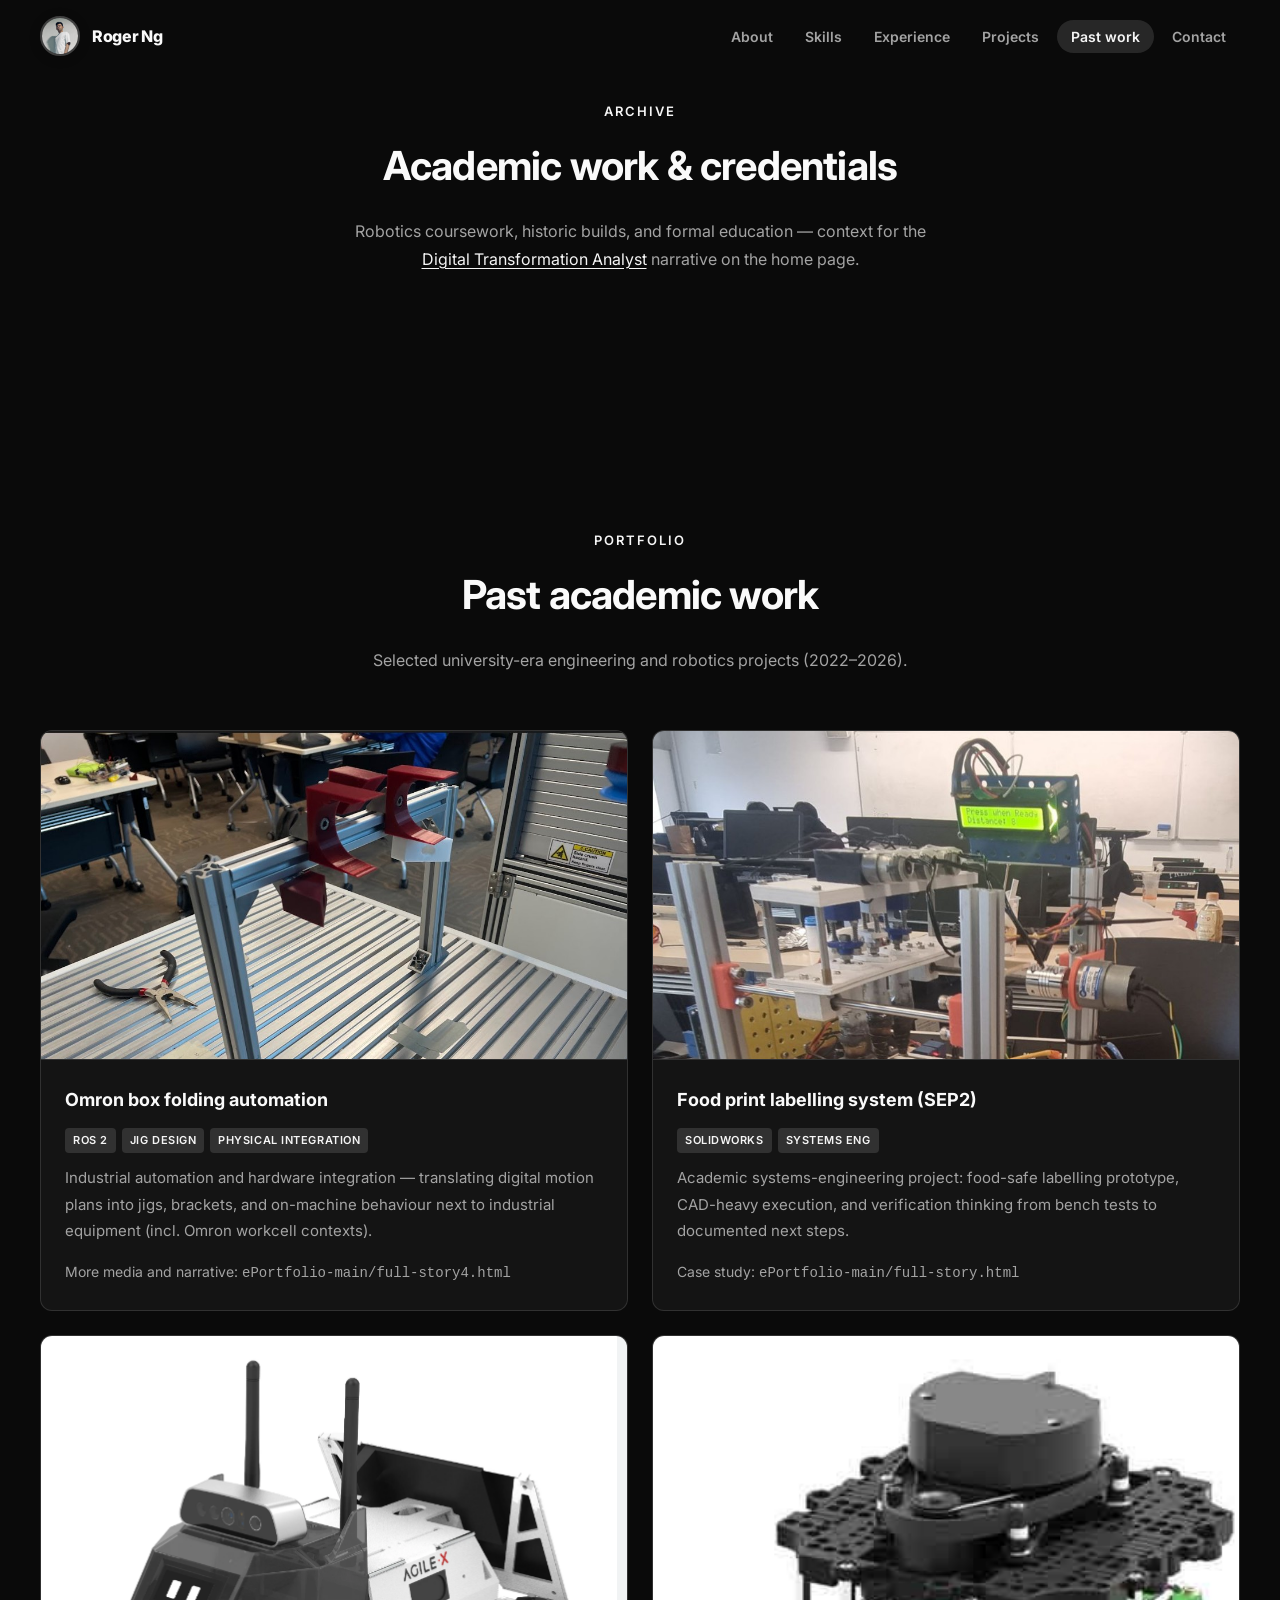
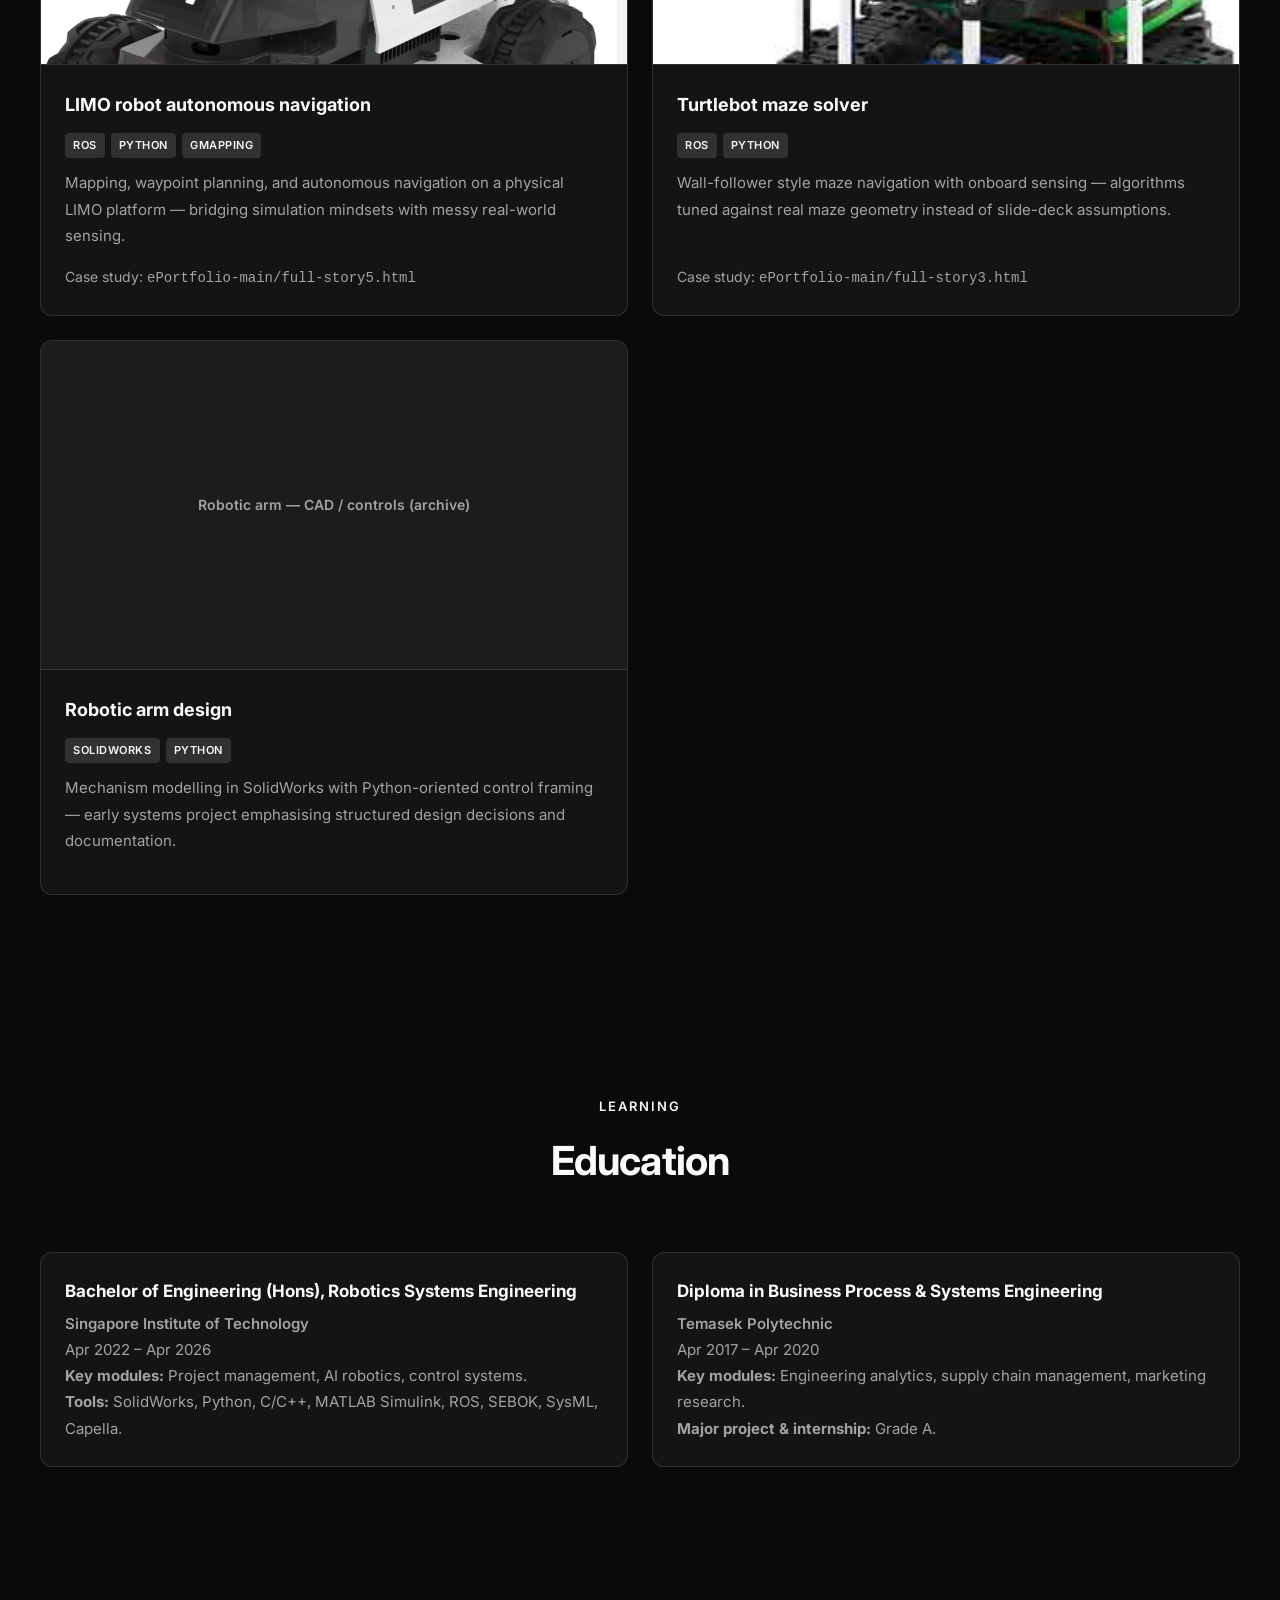
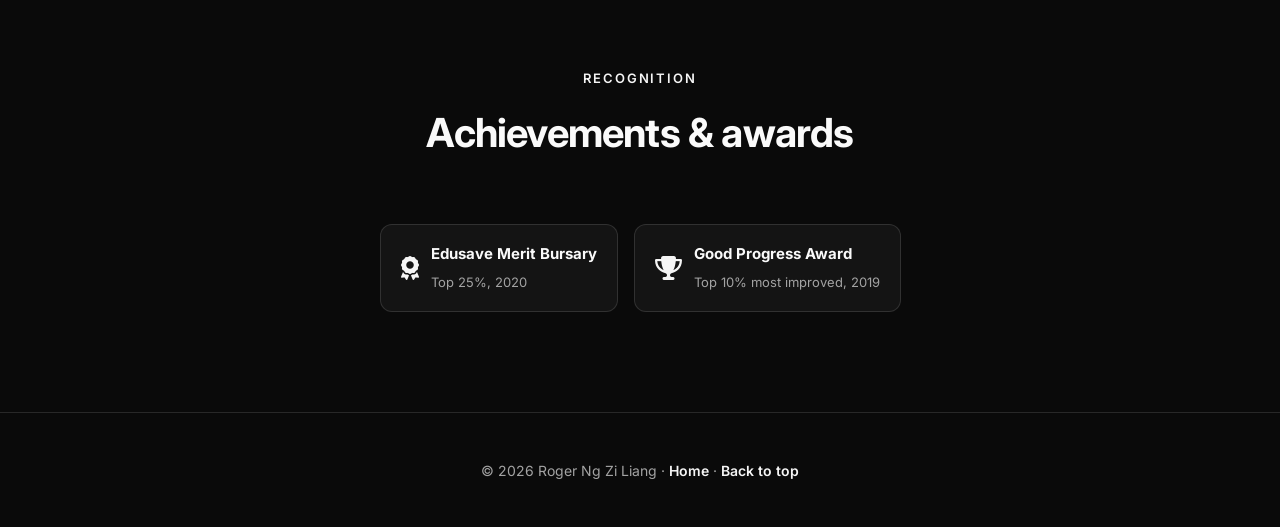
==== academic.html @ 18d1e633 "Initial commit for 2026 Digital Transformation Portfolio" ====
<!DOCTYPE html>
<html lang="en">
  <head>
    <meta charset="UTF-8" />
    <meta name="viewport" content="width=device-width, initial-scale=1.0" />
    <meta
      name="description"
      content="Roger Ng — Past academic robotics projects, education, and awards. Supplementary to the Digital Transformation portfolio."
    />
    <title>Roger Ng Zi Liang | Academic work &amp; credentials</title>
    <link rel="icon" type="image/png" href="images/nav-icon.png" />
    <link rel="preconnect" href="https://fonts.googleapis.com" />
    <link rel="preconnect" href="https://fonts.gstatic.com" crossorigin />
    <link
      href="https://fonts.googleapis.com/css2?family=Inter:wght@300;400;600;700;900&display=swap"
      rel="stylesheet"
    />
    <link
      rel="stylesheet"
      href="https://cdnjs.cloudflare.com/ajax/libs/font-awesome/6.5.2/css/all.min.css"
      crossorigin="anonymous"
      referrerpolicy="no-referrer"
    />
    <link rel="stylesheet" href="assets/css/style.css" />
  </head>
  <body>
    <a class="skip-link" href="#main">Skip to content</a>

    <header class="site-nav" id="site-nav" role="banner">
      <div class="site-nav__inner">
        <a href="index.html#top" class="site-nav__logo" aria-label="Roger Ng — home">
          <img
            class="site-nav__logo-img"
            src="images/nav-icon.png"
            width="40"
            height="40"
            alt=""
            decoding="async"
          />
          <span>Roger Ng</span>
        </a>
        <nav aria-label="Primary">
          <ul class="site-nav__links">
            <li><a href="index.html#about">About</a></li>
            <li><a href="index.html#skills">Skills</a></li>
            <li><a href="index.html#experience">Experience</a></li>
            <li><a href="index.html#projects">Projects</a></li>
            <li><a href="academic.html#past-work" data-section="past-work">Past work</a></li>
            <li><a href="index.html#contact">Contact</a></li>
          </ul>
        </nav>
        <button
          type="button"
          class="nav-toggle"
          id="nav-toggle"
          aria-expanded="false"
          aria-controls="nav-drawer"
          aria-label="Open menu"
        >
          <i class="fa-solid fa-bars" aria-hidden="true"></i>
        </button>
      </div>
    </header>

    <div class="nav-drawer" id="nav-drawer" aria-hidden="true">
      <button type="button" class="nav-drawer__backdrop" aria-label="Close menu" id="nav-backdrop"></button>
      <div class="nav-drawer__panel" role="dialog" aria-modal="true" aria-label="Mobile navigation">
        <ul class="nav-drawer__list">
          <li><a href="index.html#about">About</a></li>
          <li><a href="index.html#skills">Skills</a></li>
          <li><a href="index.html#experience">Experience</a></li>
          <li><a href="index.html#projects">Projects</a></li>
          <li><a href="academic.html#past-work" data-section="past-work">Past work</a></li>
          <li><a href="index.html#contact">Contact</a></li>
        </ul>
      </div>
    </div>

    <main id="main">
      <section class="section" id="top" aria-label="Academic overview">
        <div class="container">
          <header class="section__header reveal">
            <p class="section__eyebrow">Archive</p>
            <h1 class="section__title">Academic work &amp; credentials</h1>
            <p class="section__intro">
              Robotics coursework, historic builds, and formal education — context for the
              <a href="index.html">Digital Transformation Analyst</a> narrative on the home page.
            </p>
          </header>
        </div>
      </section>

      <section class="section" id="past-work" aria-labelledby="past-work-heading">
        <div class="container">
          <header class="section__header reveal">
            <p class="section__eyebrow">Portfolio</p>
            <h2 class="section__title" id="past-work-heading">Past academic work</h2>
            <p class="section__intro">Selected university-era engineering and robotics projects (2022–2026).</p>
          </header>
          <div class="projects__grid">
            <article class="card project-card reveal">
              <div class="project-card__media">
                <img
                  src="images/project-omron-folding.png"
                  alt="Custom jig and aluminum frame for box folding automation prototype"
                  width="640"
                  height="360"
                  loading="lazy"
                  decoding="async"
                />
              </div>
              <div class="project-card__body">
                <h3 class="project-card__title">Omron box folding automation</h3>
                <div class="project-card__meta">
                  <span class="project-card__tag">ROS 2</span>
                  <span class="project-card__tag">Jig design</span>
                  <span class="project-card__tag">Physical integration</span>
                </div>
                <p class="project-card__desc">
                  Industrial automation and hardware integration — translating digital motion plans into jigs, brackets,
                  and on-machine behaviour next to industrial equipment (incl. Omron workcell contexts).
                </p>
                <p class="project-card__details" style="margin: 0">
                  More media and narrative: <code>ePortfolio-main/full-story4.html</code>
                </p>
              </div>
            </article>
            <article class="card project-card reveal">
              <div class="project-card__media">
                <img
                  src="images/project-food-printing.png"
                  alt="Food-safe print labelling prototype with gantry and syringe extruders"
                  width="640"
                  height="360"
                  loading="lazy"
                  decoding="async"
                />
              </div>
              <div class="project-card__body">
                <h3 class="project-card__title">Food print labelling system (SEP2)</h3>
                <div class="project-card__meta">
                  <span class="project-card__tag">SolidWorks</span>
                  <span class="project-card__tag">Systems Eng</span>
                </div>
                <p class="project-card__desc">
                  Academic systems-engineering project: food-safe labelling prototype, CAD-heavy execution, and
                  verification thinking from bench tests to documented next steps.
                </p>
                <p class="project-card__details" style="margin: 0">
                  Case study: <code>ePortfolio-main/full-story.html</code>
                </p>
              </div>
            </article>
            <article class="card project-card reveal">
              <div class="project-card__media">
                <img
                  src="images/project-limo.png"
                  alt="AgileX LIMO mobile robot platform"
                  width="640"
                  height="360"
                  loading="lazy"
                  decoding="async"
                />
              </div>
              <div class="project-card__body">
                <h3 class="project-card__title">LIMO robot autonomous navigation</h3>
                <div class="project-card__meta">
                  <span class="project-card__tag">ROS</span>
                  <span class="project-card__tag">Python</span>
                  <span class="project-card__tag">Gmapping</span>
                </div>
                <p class="project-card__desc">
                  Mapping, waypoint planning, and autonomous navigation on a physical LIMO platform — bridging
                  simulation mindsets with messy real-world sensing.
                </p>
                <p class="project-card__details" style="margin: 0">
                  Case study: <code>ePortfolio-main/full-story5.html</code>
                </p>
              </div>
            </article>
            <article class="card project-card reveal">
              <div class="project-card__media">
                <img
                  src="images/project-turtlebot.png"
                  alt="TurtleBot3 modular mobile robot with lidar"
                  width="640"
                  height="360"
                  loading="lazy"
                  decoding="async"
                />
              </div>
              <div class="project-card__body">
                <h3 class="project-card__title">Turtlebot maze solver</h3>
                <div class="project-card__meta">
                  <span class="project-card__tag">ROS</span>
                  <span class="project-card__tag">Python</span>
                </div>
                <p class="project-card__desc">
                  Wall-follower style maze navigation with onboard sensing — algorithms tuned against real maze geometry
                  instead of slide-deck assumptions.
                </p>
                <p class="project-card__details" style="margin: 0">
                  Case study: <code>ePortfolio-main/full-story3.html</code>
                </p>
              </div>
            </article>
            <article class="card project-card reveal">
              <div class="project-card__media project-card__media--muted">
                <span>Robotic arm — CAD / controls (archive)</span>
              </div>
              <div class="project-card__body">
                <h3 class="project-card__title">Robotic arm design</h3>
                <div class="project-card__meta">
                  <span class="project-card__tag">SolidWorks</span>
                  <span class="project-card__tag">Python</span>
                </div>
                <p class="project-card__desc">
                  Mechanism modelling in SolidWorks with Python-oriented control framing — early systems project
                  emphasising structured design decisions and documentation.
                </p>
              </div>
            </article>
          </div>
        </div>
      </section>

      <section class="section" id="education" aria-labelledby="education-heading">
        <div class="container">
          <header class="section__header reveal">
            <p class="section__eyebrow">Learning</p>
            <h2 class="section__title" id="education-heading">Education</h2>
          </header>
          <div class="edu__grid">
            <article class="card edu-card reveal">
              <h3>Bachelor of Engineering (Hons), Robotics Systems Engineering</h3>
              <p class="edu-card__school">Singapore Institute of Technology</p>
              <p class="edu-card__period">Apr 2022 – Apr 2026</p>
              <p>
                <strong>Key modules:</strong> Project management, AI robotics, control systems.<br />
                <strong>Tools:</strong> SolidWorks, Python, C/C++, MATLAB Simulink, ROS, SEBOK, SysML, Capella.
              </p>
            </article>
            <article class="card edu-card reveal">
              <h3>Diploma in Business Process &amp; Systems Engineering</h3>
              <p class="edu-card__school">Temasek Polytechnic</p>
              <p class="edu-card__period">Apr 2017 – Apr 2020</p>
              <p>
                <strong>Key modules:</strong> Engineering analytics, supply chain management, marketing research.<br />
                <strong>Major project &amp; internship:</strong> Grade A.
              </p>
            </article>
          </div>
        </div>
      </section>

      <section class="section" id="achievements" aria-labelledby="achievements-heading">
        <div class="container">
          <header class="section__header reveal">
            <p class="section__eyebrow">Recognition</p>
            <h2 class="section__title" id="achievements-heading">Achievements &amp; awards</h2>
          </header>
          <div class="ach__row reveal">
            <div class="ach-badge">
              <i class="fa-solid fa-award" aria-hidden="true"></i>
              <div>
                <strong>Edusave Merit Bursary</strong>
                <span>Top 25%, 2020</span>
              </div>
            </div>
            <div class="ach-badge">
              <i class="fa-solid fa-trophy" aria-hidden="true"></i>
              <div>
                <strong>Good Progress Award</strong>
                <span>Top 10% most improved, 2019</span>
              </div>
            </div>
          </div>
        </div>
      </section>
    </main>

    <footer class="site-footer">
      <div class="container">
        <p>
          © <span id="year"></span> Roger Ng Zi Liang ·
          <a href="index.html">Home</a> ·
          <a href="#top" data-smooth-scroll>Back to top</a>
        </p>
      </div>
    </footer>

    <button type="button" class="back-top" id="back-top" aria-label="Back to top">
      <i class="fa-solid fa-arrow-up" aria-hidden="true"></i>
    </button>

    <script src="assets/js/main.js" defer></script>
  </body>
</html>
---- assets/css/style.css ----
/* ePortfolio 2026 — Design system */
/* Fonts: Inter (weights loaded in HTML) */

:root {
  --bg-deep: #0a0a0a;
  --bg-surface: #141414;
  --bg-surface-elevated: #1c1c1c;
  --accent: #f5f5f5;
  --accent-hover: #ffffff;
  --accent-muted: #a3a3a3;
  --text-primary: #fafafa;
  --text-muted: #a3a3a3;
  --border: rgba(255, 255, 255, 0.12);
  --radius: 12px;
  --radius-sm: 8px;
  --shadow: 0 24px 48px rgba(0, 0, 0, 0.5);
  --max-width: 1200px;
  --space-section: clamp(4rem, 12vw, 6.25rem);
  --font: "Inter", system-ui, -apple-system, "Segoe UI", sans-serif;
}

*,
*::before,
*::after {
  box-sizing: border-box;
}

html {
  scroll-behavior: smooth;
}

@media (prefers-reduced-motion: reduce) {
  html {
    scroll-behavior: auto;
  }
}

body {
  margin: 0;
  font-family: var(--font);
  font-size: 1rem;
  font-weight: 400;
  line-height: 1.75;
  color: var(--text-primary);
  background: var(--bg-deep);
  -webkit-font-smoothing: antialiased;
}

img {
  max-width: 100%;
  height: auto;
  display: block;
}

a {
  color: var(--accent);
  text-decoration: none;
  transition: color 0.2s ease;
}

a:hover {
  color: var(--accent-hover);
}

:focus-visible {
  outline: 2px solid var(--accent);
  outline-offset: 3px;
}

.skip-link {
  position: absolute;
  top: -100px;
  left: 1rem;
  background: var(--accent);
  color: var(--bg-deep);
  padding: 0.5rem 1rem;
  font-weight: 600;
  border-radius: var(--radius-sm);
  z-index: 10000;
}

.skip-link:focus {
  top: 1rem;
}

/* Reveal on scroll */
.reveal {
  opacity: 0;
  transform: translateY(28px);
  transition:
    opacity 0.65s ease,
    transform 0.65s ease;
}

.reveal.is-visible {
  opacity: 1;
  transform: translateY(0);
}

@media (prefers-reduced-motion: reduce) {
  .reveal {
    opacity: 1;
    transform: none;
    transition: none;
  }
}

/* Layout */
.container {
  width: min(100% - 2rem, var(--max-width));
  margin-inline: auto;
}

.section {
  padding-block: var(--space-section);
}

.section__header {
  text-align: center;
  margin-bottom: clamp(2.5rem, 5vw, 3.5rem);
}

.section__eyebrow {
  font-size: 0.8125rem;
  font-weight: 600;
  letter-spacing: 0.15em;
  text-transform: uppercase;
  color: var(--accent);
  margin: 0 0 0.5rem;
}

.section__title {
  font-size: clamp(1.75rem, 4vw, 2.5rem);
  font-weight: 700;
  margin: 0;
  letter-spacing: -0.02em;
}

.section__intro {
  color: var(--text-muted);
  max-width: 36rem;
  margin: 1rem auto 0;
}

.section__intro a {
  color: var(--accent);
  text-decoration: underline;
  text-underline-offset: 3px;
}

.section__intro a:hover {
  color: var(--accent-hover);
}

/* Nav */
.site-nav {
  position: fixed;
  top: 0;
  left: 0;
  right: 0;
  z-index: 1000;
  padding-block: 1rem;
  transition: background 0.3s ease, backdrop-filter 0.3s ease, box-shadow 0.3s ease;
}

.site-nav.is-scrolled {
  background: rgba(0, 0, 0, 0.88);
  backdrop-filter: blur(12px);
  -webkit-backdrop-filter: blur(12px);
  box-shadow: 0 4px 24px rgba(0, 0, 0, 0.4);
}

.site-nav__inner {
  display: flex;
  align-items: center;
  justify-content: space-between;
  width: min(100% - 2rem, var(--max-width));
  margin-inline: auto;
}

.site-nav__logo {
  display: flex;
  align-items: center;
  gap: 0.75rem;
  color: var(--text-primary);
  font-weight: 800;
  font-size: 1rem;
  letter-spacing: -0.02em;
}

.site-nav__logo-img {
  width: 2.5rem;
  height: 2.5rem;
  border-radius: 50%;
  object-fit: cover;
  flex-shrink: 0;
  border: 2px solid rgba(255, 255, 255, 0.22);
  box-shadow: 0 2px 12px rgba(0, 0, 0, 0.2);
}

.site-nav__links {
  display: none;
  list-style: none;
  margin: 0;
  padding: 0;
  gap: 0.25rem;
}

@media (min-width: 901px) {
  .site-nav__links {
    display: flex;
  }
}

.site-nav__links a {
  color: var(--text-muted);
  font-size: 0.8125rem;
  font-weight: 600;
  padding: 0.5rem 0.65rem;
  border-radius: 999px;
  transition: color 0.2s, background 0.2s;
}

@media (min-width: 1100px) {
  .site-nav__links a {
    font-size: 0.875rem;
    padding: 0.5rem 0.875rem;
  }
}

.site-nav__links a:hover {
  color: var(--text-primary);
  background: rgba(255, 255, 255, 0.08);
}

.site-nav__links a.is-active {
  color: var(--accent);
  background: rgba(255, 255, 255, 0.12);
}

.nav-toggle {
  display: flex;
  align-items: center;
  justify-content: center;
  width: 2.75rem;
  height: 2.75rem;
  border: 1px solid var(--border);
  background: var(--bg-surface);
  color: var(--text-primary);
  border-radius: var(--radius-sm);
  cursor: pointer;
  padding: 0;
}

@media (min-width: 901px) {
  .nav-toggle {
    display: none;
  }
}

/* Mobile drawer */
.nav-drawer {
  position: fixed;
  inset: 0;
  z-index: 999;
  pointer-events: none;
  visibility: hidden;
  transition: visibility 0.3s;
}

.nav-drawer.is-open {
  pointer-events: auto;
  visibility: visible;
}

.nav-drawer__backdrop {
  position: absolute;
  inset: 0;
  z-index: 1;
  border: none;
  padding: 0;
  margin: 0;
  cursor: pointer;
  appearance: none;
  -webkit-appearance: none;
  background: rgba(0, 0, 0, 0.55);
  opacity: 0;
  transition: opacity 0.3s ease;
}

.nav-drawer.is-open .nav-drawer__backdrop {
  opacity: 1;
}

.nav-drawer__panel {
  position: absolute;
  top: 0;
  right: 0;
  z-index: 2;
  width: min(20rem, 88vw);
  height: 100%;
  background: var(--bg-surface-elevated);
  border-left: 1px solid var(--border);
  padding: 5rem 1.5rem 2rem;
  transform: translateX(100%);
  transition: transform 0.3s ease;
  box-shadow: var(--shadow);
}

.nav-drawer.is-open .nav-drawer__panel {
  transform: translateX(0);
}

.nav-drawer__list {
  list-style: none;
  margin: 0;
  padding: 0;
}

.nav-drawer__list a {
  display: block;
  padding: 0.875rem 0;
  color: var(--text-primary);
  font-weight: 600;
  border-bottom: 1px solid var(--border);
}

.nav-drawer__list a:hover {
  color: var(--accent);
}

/* Hero */
.hero {
  min-height: 100vh;
  min-height: 100dvh;
  display: flex;
  flex-direction: column;
  justify-content: center;
  align-items: center;
  position: relative;
  padding: 6rem 1rem 4rem;
  overflow: hidden;
}

.hero__bg {
  position: absolute;
  inset: 0;
  background:
    radial-gradient(ellipse 80% 60% at 50% 0%, rgba(255, 255, 255, 0.1) 0%, transparent 55%),
    repeating-linear-gradient(
      -60deg,
      transparent,
      transparent 40px,
      rgba(255, 255, 255, 0.02) 40px,
      rgba(255, 255, 255, 0.02) 41px
    ),
    var(--bg-deep);
  z-index: 0;
}

.hero__grid {
  position: absolute;
  inset: 0;
  background-image:
    linear-gradient(rgba(255, 255, 255, 0.04) 1px, transparent 1px),
    linear-gradient(90deg, rgba(255, 255, 255, 0.04) 1px, transparent 1px);
  background-size: 48px 48px;
  mask-image: radial-gradient(ellipse 70% 70% at 50% 40%, black 20%, transparent 70%);
  z-index: 0;
  pointer-events: none;
}

.hero__content {
  position: relative;
  z-index: 1;
  text-align: center;
  max-width: 52rem;
}

.hero__eyebrow {
  font-size: 0.875rem;
  font-weight: 600;
  letter-spacing: 0.12em;
  text-transform: uppercase;
  color: var(--accent);
  margin: 0 0 1rem;
}

.hero__name {
  font-size: clamp(2.5rem, 8vw, 4.5rem);
  font-weight: 900;
  line-height: 1.05;
  margin: 0 0 0.75rem;
  letter-spacing: -0.03em;
}

.hero__role {
  font-size: clamp(1.125rem, 3vw, 1.5rem);
  font-weight: 600;
  color: var(--text-muted);
  margin: 0 0 0.25rem;
  min-height: 2.75rem;
}

.hero__role .caret {
  display: inline-block;
  width: 2px;
  height: 1.1em;
  background: var(--accent);
  margin-left: 2px;
  vertical-align: -0.1em;
  animation: blink 1s step-end infinite;
}

@keyframes blink {
  50% {
    opacity: 0;
  }
}

@media (prefers-reduced-motion: reduce) {
  .hero__role .caret {
    animation: none;
    opacity: 1;
  }
}

.hero__tagline {
  color: var(--text-muted);
  max-width: 36rem;
  margin: 1.25rem auto 2rem;
}

.hero__actions {
  display: flex;
  flex-wrap: wrap;
  gap: 1rem;
  justify-content: center;
}

.btn {
  display: inline-flex;
  align-items: center;
  justify-content: center;
  gap: 0.5rem;
  padding: 0.875rem 1.5rem;
  font-family: var(--font);
  font-size: 0.9375rem;
  font-weight: 600;
  border-radius: 999px;
  border: 2px solid transparent;
  cursor: pointer;
  transition:
    background 0.2s,
    color 0.2s,
    border-color 0.2s,
    transform 0.15s,
    box-shadow 0.2s;
}

.btn:active {
  transform: scale(0.98);
}

.btn--primary {
  background: var(--accent);
  color: var(--bg-deep);
}

.btn--primary:hover {
  background: var(--accent-hover);
  color: var(--bg-deep);
  box-shadow: 0 8px 28px rgba(255, 255, 255, 0.12);
}

.btn--ghost {
  background: transparent;
  border-color: var(--border);
  color: var(--text-primary);
}

.btn--ghost:hover {
  border-color: var(--accent);
  background: rgba(255, 255, 255, 0.06);
  color: var(--text-primary);
}

.hero__scroll {
  position: absolute;
  bottom: 2rem;
  left: 50%;
  transform: translateX(-50%);
  z-index: 1;
  color: var(--text-muted);
  font-size: 0.75rem;
  font-weight: 600;
  letter-spacing: 0.1em;
  text-transform: uppercase;
  display: flex;
  flex-direction: column;
  align-items: center;
  gap: 0.5rem;
}

.hero__scroll-chev {
  animation: bounce 2s ease-in-out infinite;
}

@keyframes bounce {
  0%,
  100% {
    transform: translateY(0);
  }
  50% {
    transform: translateY(6px);
  }
}

@media (prefers-reduced-motion: reduce) {
  .hero__scroll-chev {
    animation: none;
  }
}

/* Cards */
.card {
  background: var(--bg-surface);
  border: 1px solid var(--border);
  border-radius: var(--radius);
  padding: 1.5rem;
  transition: border-color 0.2s, box-shadow 0.2s;
}

.card:hover {
  border-color: rgba(255, 255, 255, 0.22);
  box-shadow: 0 0 0 1px rgba(255, 255, 255, 0.06);
}

/* About */
.about__grid {
  display: grid;
  gap: 2.5rem;
  align-items: start;
}

@media (min-width: 768px) {
  .about__grid {
    grid-template-columns: 280px 1fr;
    gap: 3.5rem;
  }
}

.about__photo-wrap {
  display: flex;
  justify-content: center;
}

@media (min-width: 768px) {
  .about__photo-wrap {
    justify-content: flex-start;
  }
}

.about__photo {
  width: 220px;
  height: 220px;
  border-radius: 50%;
  object-fit: cover;
  border: 3px solid rgba(255, 255, 255, 0.22);
  background: var(--bg-surface-elevated);
  box-shadow: var(--shadow);
}

.about__photo--placeholder {
  display: grid;
  place-items: center;
  font-size: 2.5rem;
  font-weight: 900;
  color: var(--accent);
}

.about__chips {
  display: flex;
  flex-wrap: wrap;
  gap: 0.5rem;
  margin: 1.25rem 0 0;
}

.chip {
  font-size: 0.8125rem;
  font-weight: 600;
  padding: 0.35rem 0.875rem;
  border-radius: 999px;
  background: rgba(255, 255, 255, 0.08);
  color: var(--accent);
  border: 1px solid rgba(255, 255, 255, 0.18);
}

.about__body {
  color: var(--text-muted);
  margin: 0;
}

.about__body strong {
  color: var(--text-primary);
}

/* Skills */
.skills__grid {
  display: grid;
  gap: 1.5rem;
}

@media (min-width: 768px) {
  .skills__grid {
    grid-template-columns: repeat(2, 1fr);
  }
}

@media (min-width: 1200px) {
  .skills__grid {
    grid-template-columns: repeat(4, 1fr);
  }
}

.skill-group__title {
  font-size: 0.9375rem;
  font-weight: 700;
  margin: 0 0 1rem;
  color: var(--text-primary);
}

.pills {
  display: flex;
  flex-wrap: wrap;
  gap: 0.5rem;
}

.pill {
  font-size: 0.8125rem;
  font-weight: 600;
  padding: 0.4rem 0.75rem;
  border-radius: var(--radius-sm);
  background: var(--bg-surface-elevated);
  color: var(--text-muted);
  border: 1px solid var(--border);
  transition:
    border-color 0.2s,
    color 0.2s,
    box-shadow 0.2s;
}

.pill:hover {
  border-color: rgba(255, 255, 255, 0.35);
  color: var(--accent);
  box-shadow: 0 0 20px rgba(255, 255, 255, 0.06);
}

/* Timeline */
.timeline {
  position: relative;
  margin: 0;
  padding: 0;
  list-style: none;
}

.timeline::before {
  content: "";
  position: absolute;
  left: 0.75rem;
  top: 0;
  bottom: 0;
  width: 2px;
  background: linear-gradient(var(--accent), transparent);
  opacity: 0.35;
}

@media (min-width: 768px) {
  .timeline::before {
    left: 50%;
    transform: translateX(-50%);
  }
}

.timeline__item {
  position: relative;
  margin-bottom: 2rem;
  padding-left: 2.5rem;
}

@media (min-width: 768px) {
  .timeline__item {
    width: 50%;
    padding-left: 0;
    padding-right: 2.5rem;
    margin-left: 0;
  }

  .timeline__item:nth-child(even) {
    margin-left: 50%;
    padding-right: 0;
    padding-left: 2.5rem;
  }
}

.timeline__dot {
  position: absolute;
  left: 0.375rem;
  top: 0.35rem;
  width: 0.75rem;
  height: 0.75rem;
  border-radius: 50%;
  background: var(--accent);
  box-shadow: 0 0 0 4px rgba(255, 255, 255, 0.12);
  z-index: 1;
}

@media (min-width: 768px) {
  .timeline__item:nth-child(odd) .timeline__dot {
    right: -0.375rem;
    left: auto;
  }

  .timeline__item:nth-child(even) .timeline__dot {
    left: -0.375rem;
  }
}

.exp-card__header {
  display: flex;
  flex-wrap: wrap;
  align-items: flex-start;
  gap: 1rem;
  margin-bottom: 1rem;
}

.exp-card__logo {
  width: 3rem;
  height: 3rem;
  border-radius: var(--radius-sm);
  background: var(--bg-surface-elevated);
  border: 1px solid var(--border);
  display: grid;
  place-items: center;
  font-size: 0.75rem;
  font-weight: 800;
  color: var(--accent);
  flex-shrink: 0;
  overflow: hidden;
}

.exp-card__logo--light {
  background: #fff;
  padding: 4px;
}

.exp-card__logo img {
  width: 100%;
  height: 100%;
  object-fit: contain;
  display: block;
}

.exp-card__meta h3 {
  font-size: 1.125rem;
  font-weight: 700;
  margin: 0 0 0.25rem;
}

.exp-card__company {
  color: var(--text-muted);
  font-size: 0.9375rem;
  margin: 0;
}

.exp-card__date {
  margin-left: auto;
  font-size: 0.8125rem;
  font-weight: 600;
  color: var(--accent);
  background: rgba(255, 255, 255, 0.08);
  padding: 0.25rem 0.65rem;
  border-radius: 999px;
  white-space: nowrap;
}

.exp-card__list {
  margin: 0;
  padding-left: 1.25rem;
  color: var(--text-muted);
}

.exp-card__list li {
  margin-bottom: 0.5rem;
}

/* Projects */
.projects__grid {
  display: grid;
  gap: 1.5rem;
}

@media (min-width: 768px) {
  .projects__grid {
    grid-template-columns: repeat(2, 1fr);
  }
}

.projects__grid > .projects-archive {
  grid-column: 1 / -1;
}

.projects-archive {
  margin: 0;
  border: 1px solid var(--border);
  border-radius: var(--radius);
  background: var(--bg-surface);
  overflow: hidden;
}

.projects-archive__summary {
  padding: 1.125rem 1.35rem;
  font-weight: 700;
  font-size: 1rem;
  cursor: pointer;
  list-style: none;
  color: var(--accent);
  background: rgba(255, 255, 255, 0.06);
  transition: background 0.2s ease;
}

.projects-archive__summary::-webkit-details-marker {
  display: none;
}

.projects-archive__summary::after {
  content: " +";
  font-weight: 700;
}

.projects-archive[open] .projects-archive__summary::after {
  content: " −";
}

.projects-archive__summary:hover {
  background: rgba(255, 255, 255, 0.1);
}

.projects-archive__body {
  padding: 1.25rem 1.25rem 1.5rem;
  border-top: 1px solid var(--border);
}

.projects-archive__grid {
  display: grid;
  gap: 1.5rem;
}

@media (min-width: 768px) {
  .projects-archive__grid {
    grid-template-columns: repeat(2, 1fr);
  }
}

.project-card__media--brand {
  display: flex;
  align-items: center;
  justify-content: center;
  gap: 1rem;
  background: linear-gradient(
    135deg,
    rgba(255, 255, 255, 0.12) 0%,
    var(--bg-surface-elevated) 45%,
    rgba(255, 255, 255, 0.08) 100%
  );
}

.project-card__media--brand i {
  font-size: clamp(2rem, 6vw, 2.75rem);
  color: var(--accent);
  opacity: 0.92;
}

.project-card__media--brand-alt {
  background: linear-gradient(
    135deg,
    rgba(255, 255, 255, 0.1) 0%,
    var(--bg-surface-elevated) 50%,
    rgba(255, 255, 255, 0.1) 100%
  );
}

.project-card__media--muted {
  background: var(--bg-surface-elevated);
  color: var(--text-muted);
  font-size: 0.8125rem;
  font-weight: 600;
  text-align: center;
  padding: 1rem;
}

.project-card {
  overflow: hidden;
  padding: 0;
  display: flex;
  flex-direction: column;
}

.project-card__media {
  aspect-ratio: 16 / 9;
  background: var(--bg-surface-elevated);
  position: relative;
  overflow: hidden;
  display: grid;
  place-items: center;
  color: var(--text-muted);
  font-size: 0.875rem;
  font-weight: 600;
  border-bottom: 1px solid var(--border);
}

.project-card__media img {
  width: 100%;
  height: 100%;
  object-fit: cover;
}

.project-card__media.project-card__media--brand,
.project-card__media.project-card__media--brand-alt {
  display: flex;
  align-items: center;
  justify-content: center;
}

.project-card__body {
  padding: 1.5rem;
  flex: 1;
  display: flex;
  flex-direction: column;
}

.project-card__title {
  font-size: 1.125rem;
  font-weight: 700;
  margin: 0 0 0.75rem;
}

.project-card__meta {
  display: flex;
  flex-wrap: wrap;
  gap: 0.375rem;
  margin-bottom: 0.75rem;
}

.project-card__tag {
  font-size: 0.6875rem;
  font-weight: 600;
  text-transform: uppercase;
  letter-spacing: 0.05em;
  padding: 0.2rem 0.5rem;
  border-radius: 4px;
  background: rgba(255, 255, 255, 0.12);
  color: var(--accent);
}

.project-card__desc {
  font-size: 0.9375rem;
  color: var(--text-muted);
  margin: 0 0 1rem;
  flex: 1;
}

.btn-project-details {
  display: inline-flex;
  align-items: center;
  justify-content: center;
  width: 100%;
  margin-top: auto;
  padding: 0.65rem 1rem;
  font-family: var(--font);
  font-size: 0.875rem;
  font-weight: 600;
  color: var(--accent);
  background: rgba(255, 255, 255, 0.06);
  border: 1px solid var(--border);
  border-radius: var(--radius-sm);
  cursor: pointer;
  transition:
    background 0.2s,
    border-color 0.2s,
    color 0.2s;
}

.btn-project-details:hover {
  background: rgba(255, 255, 255, 0.1);
  border-color: rgba(255, 255, 255, 0.22);
  color: var(--accent-hover);
}

/* Modal (CV + project details) */
.modal {
  position: fixed;
  inset: 0;
  z-index: 2000;
  display: flex;
  align-items: flex-start;
  justify-content: center;
  padding: 1rem;
  padding-top: 4.5rem;
  opacity: 0;
  visibility: hidden;
  transition:
    opacity 0.2s ease,
    visibility 0.2s ease;
  pointer-events: none;
}

.modal.is-open {
  opacity: 1;
  visibility: visible;
  pointer-events: auto;
}

.modal__backdrop {
  position: absolute;
  inset: 0;
  background: rgba(0, 0, 0, 0.78);
  cursor: pointer;
  border: none;
  padding: 0;
  margin: 0;
  display: block;
  width: 100%;
  height: 100%;
}

.modal__panel {
  position: relative;
  z-index: 1;
  width: min(100%, 720px);
  max-height: min(90vh, 900px);
  background: var(--bg-surface-elevated);
  border: 1px solid var(--border);
  border-radius: var(--radius);
  box-shadow: var(--shadow);
  display: flex;
  flex-direction: column;
  overflow: hidden;
}

.modal--project .modal__panel {
  width: min(100%, 42rem);
  max-height: min(88vh, 720px);
}

/* CV preview: large viewport-sized panel + iframe fills remaining space */
#cv-modal .modal__panel {
  width: 90vw;
  max-width: 1200px;
  height: 85vh;
  max-height: 85vh;
  display: flex;
  flex-direction: column;
}

#cv-modal .modal__body--cv {
  flex: 1 1 auto;
  min-height: 0;
  display: flex;
  flex-direction: column;
}

#cv-modal .modal__iframe {
  width: 100%;
  flex: 1 1 auto;
  min-height: 0;
  border: 0;
  outline: none;
  display: block;
  background: #525252;
}

@media (max-width: 768px) {
  #cv-modal .modal__panel {
    width: 95vw;
    height: 90vh;
    max-height: 90vh;
  }
}

.modal__header {
  display: flex;
  align-items: center;
  justify-content: space-between;
  gap: 1rem;
  padding: 1rem 1.25rem;
  border-bottom: 1px solid var(--border);
  flex-shrink: 0;
}

.modal__title {
  margin: 0;
  font-size: 1.125rem;
  font-weight: 700;
}

.modal__close {
  flex-shrink: 0;
  width: 2.5rem;
  height: 2.5rem;
  display: grid;
  place-items: center;
  border: 1px solid var(--border);
  background: var(--bg-surface);
  color: var(--text-primary);
  border-radius: var(--radius-sm);
  font-size: 1.25rem;
  line-height: 1;
  cursor: pointer;
  transition:
    background 0.2s,
    border-color 0.2s;
}

.modal__close:hover {
  background: rgba(255, 255, 255, 0.08);
  border-color: rgba(255, 255, 255, 0.2);
}

.modal__body {
  flex: 1;
  overflow: auto;
  min-height: 0;
}

.modal__body--cv {
  display: flex;
  flex-direction: column;
  padding: 0;
}

/* Default iframe rules (CV uses #cv-modal overrides above) */
.modal__iframe {
  width: 100%;
  border: 0;
  outline: none;
  display: block;
  background: #525252;
}

.modal__footer {
  flex-shrink: 0;
  padding: 1rem 1.25rem;
  border-top: 1px solid var(--border);
  display: flex;
  justify-content: flex-end;
  flex-wrap: wrap;
  gap: 0.75rem;
}

/* Tabs (inside project modal) */
.tabs__list {
  display: flex;
  flex-wrap: wrap;
  gap: 0.25rem;
  padding: 0 1rem;
  border-bottom: 1px solid var(--border);
  background: var(--bg-surface);
}

.tabs__tab {
  padding: 0.75rem 0.875rem;
  margin-bottom: -1px;
  font-family: var(--font);
  font-size: 0.8125rem;
  font-weight: 600;
  color: var(--text-muted);
  background: transparent;
  border: none;
  border-bottom: 2px solid transparent;
  cursor: pointer;
  transition:
    color 0.15s,
    border-color 0.15s;
}

.tabs__tab:hover {
  color: var(--text-primary);
}

.tabs__tab[aria-selected="true"] {
  color: var(--accent);
  border-bottom-color: var(--accent);
}

.tabs__panel {
  display: none;
  padding: 1.25rem;
  margin: 0;
  font-size: 0.9375rem;
  color: var(--text-muted);
  line-height: 1.65;
}

.tabs__panel.is-active {
  display: block;
}

.project-modal__stack[hidden] {
  display: none !important;
}

.project-card__details {
  margin-top: 0.75rem;
  font-size: 0.875rem;
  color: var(--text-muted);
}

/* Education */
.edu__grid {
  display: grid;
  gap: 1.5rem;
}

@media (min-width: 768px) {
  .edu__grid {
    grid-template-columns: 1fr 1fr;
  }
}

.edu-card h3 {
  font-size: 1.0625rem;
  font-weight: 700;
  margin: 0 0 0.25rem;
}

.edu-card__school {
  color: var(--accent);
  font-size: 0.875rem;
  font-weight: 600;
  margin: 0 0 0.5rem;
}

.edu-card__period {
  font-size: 0.8125rem;
  color: var(--text-muted);
  margin: 0 0 1rem;
}

.edu-card p {
  font-size: 0.9375rem;
  color: var(--text-muted);
  margin: 0;
}

/* Achievements */
.ach__row {
  display: flex;
  flex-wrap: wrap;
  justify-content: center;
  gap: 1rem;
}

.ach-badge {
  display: flex;
  align-items: center;
  gap: 0.75rem;
  padding: 1rem 1.25rem;
  background: var(--bg-surface);
  border: 1px solid var(--border);
  border-radius: var(--radius);
  max-width: 22rem;
}

.ach-badge i {
  font-size: 1.5rem;
  color: var(--accent);
  flex-shrink: 0;
}

.ach-badge strong {
  display: block;
  font-size: 0.9375rem;
}

.ach-badge span {
  font-size: 0.8125rem;
  color: var(--text-muted);
}

/* Contact */
.contact__grid {
  display: grid;
  gap: 2.5rem;
}

@media (min-width: 768px) {
  .contact__grid {
    grid-template-columns: 1fr 1fr;
    align-items: start;
  }
}

.contact__info p {
  color: var(--text-muted);
  margin: 0 0 1.5rem;
}

.contact-links {
  display: flex;
  flex-direction: column;
  gap: 0.75rem;
}

.contact-links a {
  display: inline-flex;
  align-items: center;
  gap: 0.65rem;
  color: var(--text-primary);
  font-weight: 600;
}

.contact-links a i {
  width: 1.25rem;
  color: var(--accent);
}

.form-group {
  margin-bottom: 1.25rem;
}

.form-group label {
  display: block;
  font-size: 0.8125rem;
  font-weight: 600;
  margin-bottom: 0.4rem;
  color: var(--text-muted);
}

.form-group input,
.form-group textarea {
  width: 100%;
  padding: 0.75rem 1rem;
  font-family: var(--font);
  font-size: 0.9375rem;
  color: var(--text-primary);
  background: var(--bg-surface-elevated);
  border: 1px solid var(--border);
  border-radius: var(--radius-sm);
  transition: border-color 0.2s;
}

.form-group input:focus,
.form-group textarea:focus {
  outline: none;
  border-color: var(--accent);
}

.form-group textarea {
  min-height: 140px;
  resize: vertical;
}

/* Footer */
.site-footer {
  padding: 2rem 1rem;
  border-top: 1px solid var(--border);
  text-align: center;
  color: var(--text-muted);
  font-size: 0.875rem;
}

.site-footer a {
  font-weight: 600;
}

/* Back to top */
.back-top {
  position: fixed;
  right: 1.25rem;
  bottom: 1.25rem;
  width: 3rem;
  height: 3rem;
  border-radius: 50%;
  border: 1px solid var(--border);
  background: var(--bg-surface-elevated);
  color: var(--accent);
  font-size: 1.125rem;
  cursor: pointer;
  display: grid;
  place-items: center;
  opacity: 0;
  visibility: hidden;
  transform: translateY(12px);
  transition:
    opacity 0.25s,
    visibility 0.25s,
    transform 0.25s,
    background 0.2s;
  z-index: 900;
  box-shadow: var(--shadow);
}

.back-top.is-visible {
  opacity: 1;
  visibility: visible;
  transform: translateY(0);
}

.back-top:hover {
  background: rgba(255, 255, 255, 0.12);
}
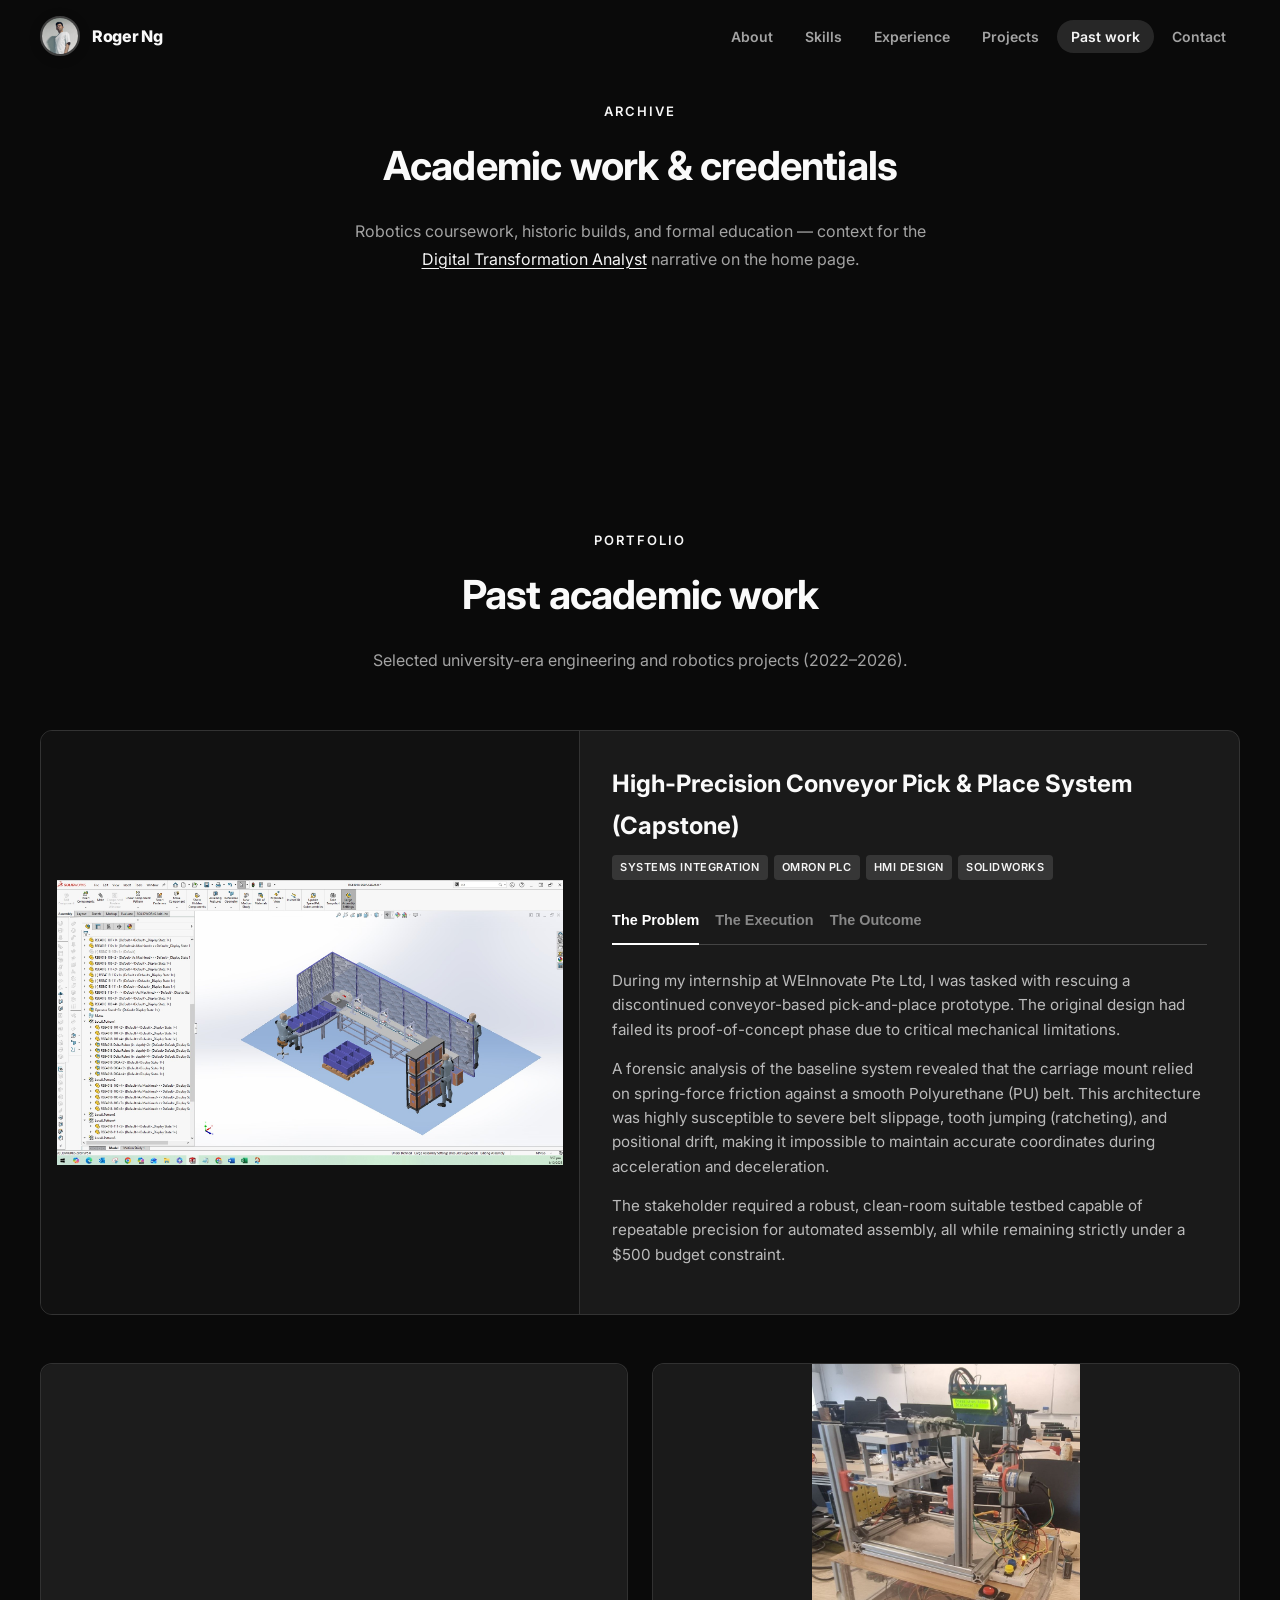
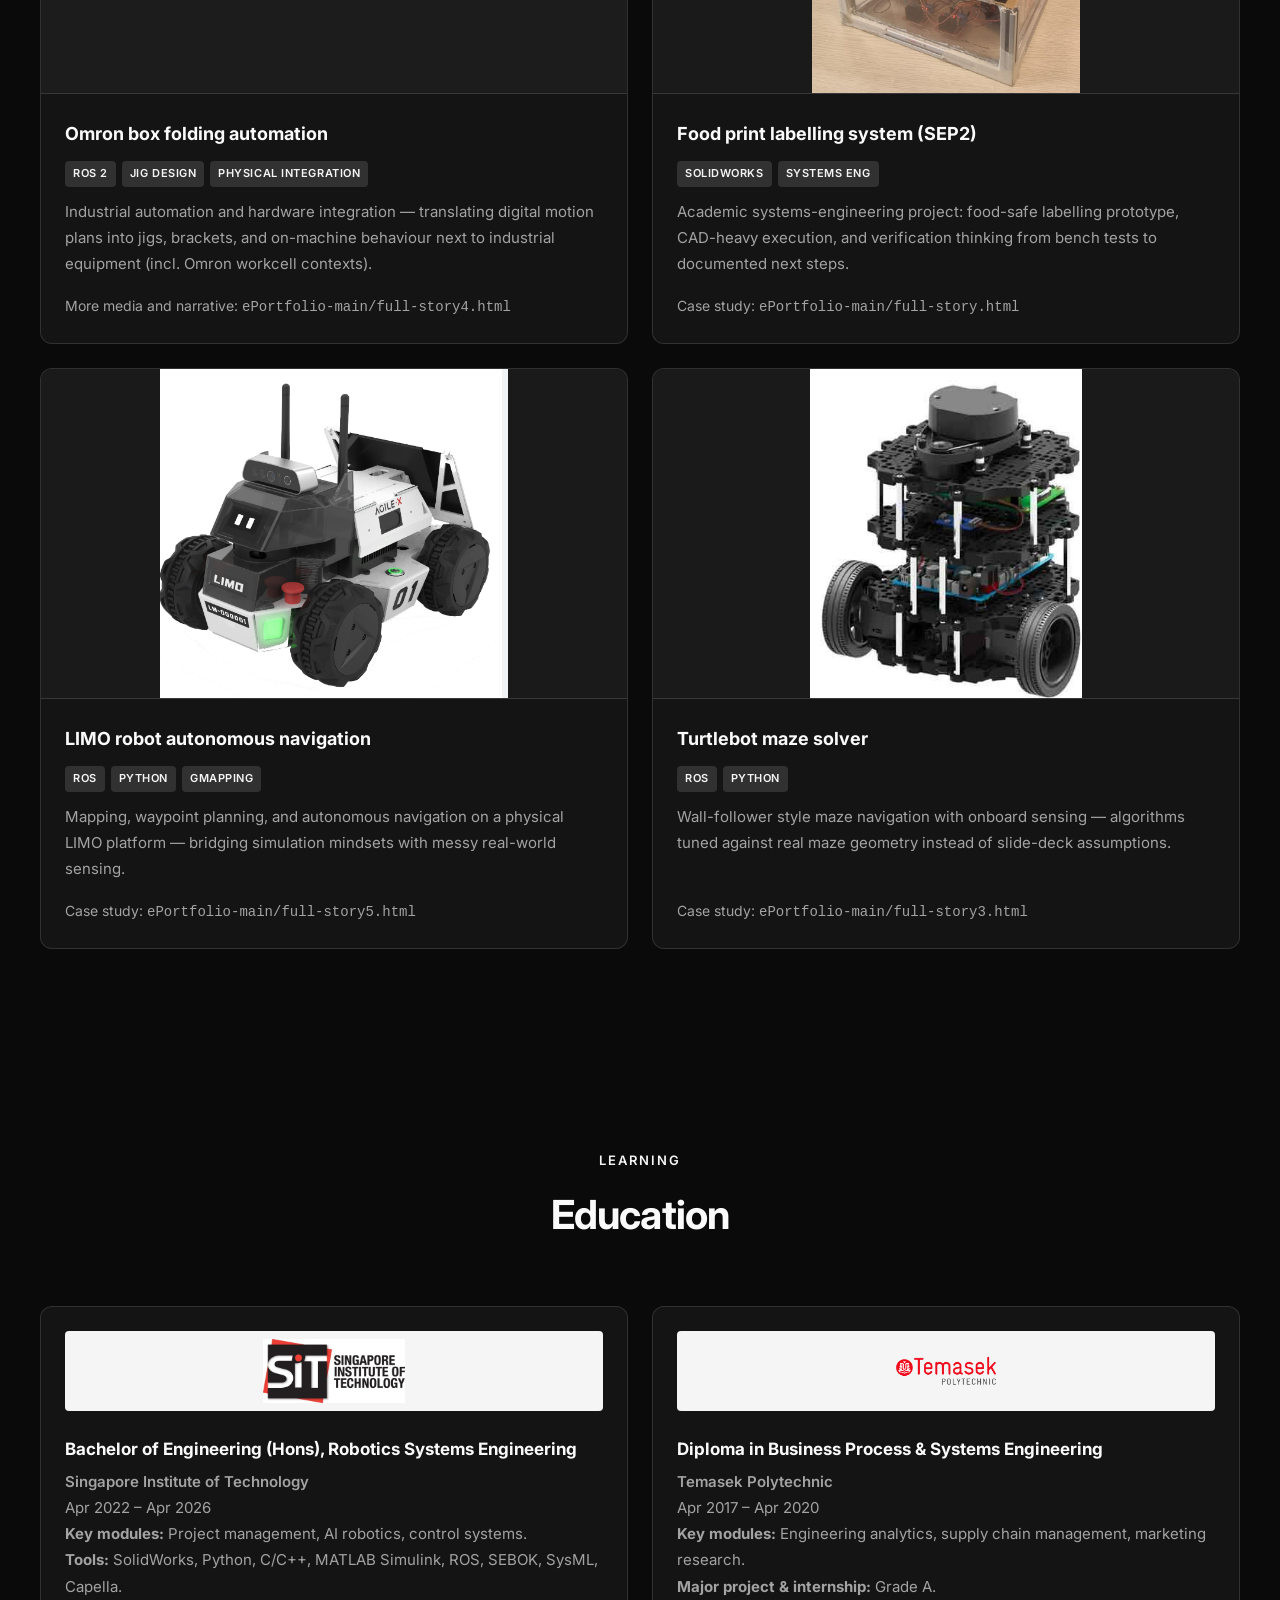
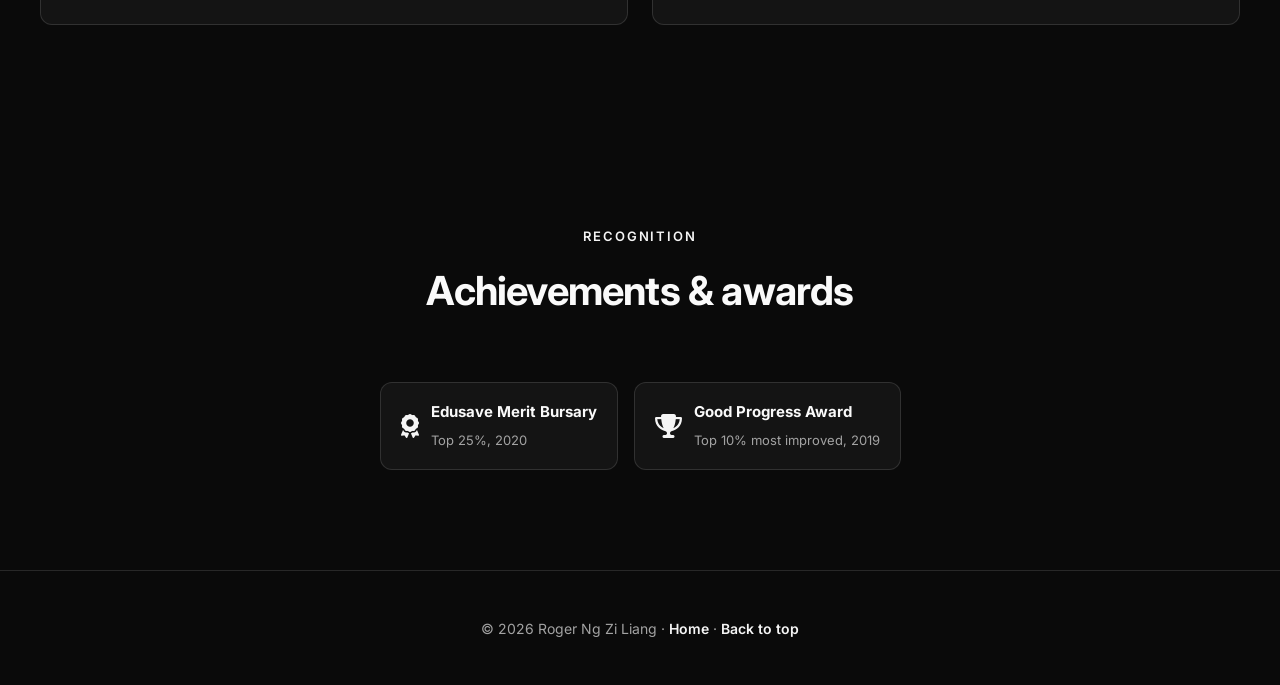
==== commit 2f1b5cd2: "Refactored UI" ====
--- a/academic.html
+++ b/academic.html
@@ -22,6 +22,156 @@
       referrerpolicy="no-referrer"
     />
     <link rel="stylesheet" href="assets/css/style.css" />
+    
+    <style>
+      /* Image Anti-Cropping & Clickable Hover States */
+      .project-card__media img,
+      .featured-card__media img {
+        object-fit: contain !important; 
+        background-color: #1a1a1a;      
+        width: 100%;
+        height: 100%;
+        display: block;
+        cursor: zoom-in; 
+        transition: opacity 0.2s ease;
+      }
+      .project-card__media img:hover,
+      .featured-card__media img:hover {
+        opacity: 0.85;
+      }
+
+      .featured-card {
+        background: #1a1a1a;
+        border: 1px solid #333;
+        border-radius: 12px;
+        overflow: hidden;
+        margin-bottom: 3rem;
+        display: flex;
+        flex-direction: column;
+      }
+      @media (min-width: 768px) {
+        .featured-card { flex-direction: row; }
+        .featured-card__media { width: 45%; border-right: 1px solid #333; }
+        .featured-card__body { width: 55%; }
+      }
+      
+      /* Dynamic Media Container Layout */
+      .featured-card__media {
+        display: flex;
+        flex-direction: column;
+        justify-content: center;
+        background: #111;
+        padding: 1rem;
+        gap: 1rem;
+      }
+      .featured-card__media img,
+      .featured-card__media video {
+        width: 100%;
+        height: 100%;
+        max-height: 100%;
+        object-fit: contain !important;
+        background-color: transparent;
+        display: block;
+        border-radius: 8px;
+      }
+      .featured-card__media > * {
+        flex: 1;
+        min-height: 0; 
+      }
+
+      .featured-card__body { padding: 2rem; }
+      
+      .tab-buttons {
+        display: flex;
+        gap: 1rem;
+        margin-bottom: 1.5rem;
+        border-bottom: 1px solid #444;
+        padding-bottom: 0.5rem;
+      }
+      .tab-btn {
+        background: none;
+        border: none;
+        color: #888;
+        cursor: pointer;
+        font-weight: 600;
+        font-size: 0.9rem;
+        padding: 0.5rem 0;
+        transition: color 0.2s;
+        position: relative;
+      }
+      .tab-btn:hover { color: #ccc; }
+      .tab-btn.active { color: #fff; }
+      .tab-btn.active::after {
+        content: '';
+        position: absolute;
+        bottom: -9px;
+        left: 0;
+        width: 100%;
+        height: 2px;
+        background: #fff;
+      }
+      .tab-content {
+        display: none;
+        color: #bbb;
+        line-height: 1.6;
+        font-size: 0.95rem;
+      }
+      .tab-content.active { display: block; animation: fadeIn 0.3s ease-in; }
+      @keyframes fadeIn { from { opacity: 0; transform: translateY(5px); } to { opacity: 1; transform: translateY(0); } }
+
+      /* Education Logos */
+      .edu-card__logo {
+        width: 100%; /* Stretch fully across the card */
+        height: 80px; /* Define a set height for consistency */
+        object-fit: contain; /* Ensure the image fills the space but doesn't get distorted */
+        background-color: #f5f5f5; /* Add a light background behind the PNG for contrast */
+        margin-bottom: 1.5rem;
+        border-radius: 4px;
+        padding: 0.5rem; /* Give the logo some breathing room within the background block */
+        box-sizing: border-box; /* Ensure padding doesn't affect the width */
+      }
+
+      /* STANDALONE IMAGE LIGHTBOX MODAL */
+      #custom-lightbox {
+        display: none; 
+        position: fixed;
+        top: 0;
+        left: 0;
+        width: 100vw;
+        height: 100vh;
+        background: rgba(0, 0, 0, 0.95);
+        z-index: 9999999 !important; /* Force it over everything */
+        justify-content: center;
+        align-items: center;
+        padding: 2rem;
+        box-sizing: border-box;
+      }
+      #custom-lightbox.is-active {
+        display: flex !important; /* Force display flex when active */
+      }
+      #custom-lightbox img {
+        max-width: 100%;
+        max-height: 100%;
+        object-fit: contain;
+        border-radius: 8px;
+        box-shadow: 0 10px 40px rgba(0,0,0,0.5);
+      }
+      .lightbox-close {
+        position: absolute;
+        top: 20px;
+        right: 30px;
+        color: #fff;
+        background: transparent;
+        border: none;
+        font-size: 2.5rem;
+        cursor: pointer;
+        transition: color 0.2s;
+        z-index: 10000000; /* Force it over the image */
+      }
+      .lightbox-close:hover {
+        color: #ccc;
+      }
+    </style>
   </head>
   <body>
     <a class="skip-link" href="#main">Skip to content</a>
@@ -97,17 +247,59 @@
             <h2 class="section__title" id="past-work-heading">Past academic work</h2>
             <p class="section__intro">Selected university-era engineering and robotics projects (2022–2026).</p>
           </header>
+
+          <article class="featured-card reveal">
+            <div class="featured-card__media" id="dynamic-media-container">
+              <img src="images/picture1.jpg" alt="Analysis of the baseline problem" loading="lazy" />
+            </div>
+
+            <div class="featured-card__body">
+              <h3 class="project-card__title" style="font-size: 1.5rem; margin-bottom: 0.5rem;">High-Precision Conveyor Pick & Place System (Capstone)</h3>
+              <div class="project-card__meta" style="margin-bottom: 1.5rem;">
+                <span class="project-card__tag">Systems Integration</span>
+                <span class="project-card__tag">Omron PLC</span>
+                <span class="project-card__tag">HMI Design</span>
+                <span class="project-card__tag">SolidWorks</span>
+              </div>
+              
+              <div class="tab-buttons">
+                <button class="tab-btn active" data-target="tab-problem">The Problem</button>
+                <button class="tab-btn" data-target="tab-execution">The Execution</button>
+                <button class="tab-btn" data-target="tab-outcome">The Outcome</button>
+              </div>
+
+              <div id="tab-problem" class="tab-content active">
+                <p>During my internship at WEInnovate Pte Ltd, I was tasked with rescuing a discontinued conveyor-based pick-and-place prototype. The original design had failed its proof-of-concept phase due to critical mechanical limitations.</p>
+                <p>A forensic analysis of the baseline system revealed that the carriage mount relied on spring-force friction against a smooth Polyurethane (PU) belt. This architecture was highly susceptible to severe belt slippage, tooth jumping (ratcheting), and positional drift, making it impossible to maintain accurate coordinates during acceleration and deceleration.</p>
+                <p>The stakeholder required a robust, clean-room suitable testbed capable of repeatable precision for automated assembly, all while remaining strictly under a $500 budget constraint.</p>
+              </div>
+
+              <div id="tab-execution" class="tab-content">
+                <p>To transition the project from reactive troubleshooting to structured systems engineering, I first reverse-engineered a digital twin in SolidWorks. Utilizing a Decision Analysis and Resolution (DAR) matrix, I replaced the friction drive with a reverse-tooth belt engagement strategy (using a T5 timing belt) to establish a positive mechanical interlock.</p>
+                <p>For the control architecture, I integrated an Omron NX1P2 PLC with a Weintek HMI, establishing a sequential state machine for deterministic motion control. I synchronized dual Cool Muscle servo motors and integrated Festo pneumatic cylinders to provide a rigid, physical "hard stop" at the target locations.</p>
+                <p>During physical integration, I successfully navigated complex hardware challenges, including resolving PNP/NPN sensor polarity mismatches, bridging communication protocols, and managing facility space and limited pneumatic air supply constraints.</p>
+              </div>
+
+              <div id="tab-outcome" class="tab-content">
+                <p>The re-engineered system successfully eliminated all belt slippage and tooth jumping. By combining the PLC's velocity control with the pneumatic mechanical stoppers, the conveyor achieved a strict, repeatable positional accuracy margin of ±0.2mm across all target locations.</p>
+                <p>The prototype passed all Verification & Validation (V&V) criteria, successfully completing a 20-cycle automated repeatability test. Operators were provided with an intuitive HMI dashboard for seamless forward, reverse, and stop controls.</p>
+                <p>By effectively managing resources and repurposing internal company hardware (such as the Cool Muscle motors and Festo cylinders), the fully functional industrial testbed was delivered for approximately $130 — achieving all objectives well under the $500 budget.</p>
+              </div>
+
+            </div>
+          </article>
+
           <div class="projects__grid">
             <article class="card project-card reveal">
               <div class="project-card__media">
-                <img
-                  src="images/project-omron-folding.png"
-                  alt="Custom jig and aluminum frame for box folding automation prototype"
-                  width="640"
-                  height="360"
-                  loading="lazy"
-                  decoding="async"
-                />
+                <iframe 
+                  src="https://www.youtube.com/embed/ZEj8KNDEHSg" 
+                  title="Omron box folding automation" 
+                  frameborder="0" 
+                  allow="accelerometer; autoplay; clipboard-write; encrypted-media; gyroscope; picture-in-picture" 
+                  allowfullscreen 
+                  style="width: 100%; height: 100%; aspect-ratio: 16/9; border: none; display: block;"
+                ></iframe>
               </div>
               <div class="project-card__body">
                 <h3 class="project-card__title">Omron box folding automation</h3>
@@ -204,22 +396,6 @@
                 </p>
               </div>
             </article>
-            <article class="card project-card reveal">
-              <div class="project-card__media project-card__media--muted">
-                <span>Robotic arm — CAD / controls (archive)</span>
-              </div>
-              <div class="project-card__body">
-                <h3 class="project-card__title">Robotic arm design</h3>
-                <div class="project-card__meta">
-                  <span class="project-card__tag">SolidWorks</span>
-                  <span class="project-card__tag">Python</span>
-                </div>
-                <p class="project-card__desc">
-                  Mechanism modelling in SolidWorks with Python-oriented control framing — early systems project
-                  emphasising structured design decisions and documentation.
-                </p>
-              </div>
-            </article>
           </div>
         </div>
       </section>
@@ -232,6 +408,7 @@
           </header>
           <div class="edu__grid">
             <article class="card edu-card reveal">
+              <img src="images/image4.jpg" alt="Singapore Institute of Technology Logo" class="edu-card__logo" />
               <h3>Bachelor of Engineering (Hons), Robotics Systems Engineering</h3>
               <p class="edu-card__school">Singapore Institute of Technology</p>
               <p class="edu-card__period">Apr 2022 – Apr 2026</p>
@@ -241,6 +418,7 @@
               </p>
             </article>
             <article class="card edu-card reveal">
+              <img src="images/image5.png" alt="Temasek Polytechnic Logo" class="edu-card__logo" />
               <h3>Diploma in Business Process &amp; Systems Engineering</h3>
               <p class="edu-card__school">Temasek Polytechnic</p>
               <p class="edu-card__period">Apr 2017 – Apr 2020</p>
@@ -293,6 +471,73 @@
       <i class="fa-solid fa-arrow-up" aria-hidden="true"></i>
     </button>
 
+    <div id="custom-lightbox">
+      <button class="lightbox-close" id="lightbox-close" aria-label="Close image">&times;</button>
+      <img id="lightbox-img" src="" alt="Enlarged view">
+    </div>
+
     <script src="assets/js/main.js" defer></script>
+    
+    <script>
+      document.addEventListener('DOMContentLoaded', () => {
+        // --- 1. Tab Interaction Logic ---
+        const tabBtns = document.querySelectorAll('.tab-btn');
+        const tabContents = document.querySelectorAll('.tab-content');
+        const mediaContainer = document.getElementById('dynamic-media-container');
+
+        const mediaMap = {
+          'tab-problem': '<img src="images/picture1.jpg" alt="Analysis of the baseline problem" loading="lazy" />',
+          'tab-execution': '<img src="images/picture2.jpeg" alt="Execution and system integration phase" loading="lazy" /><img src="images/picture3.jpeg" alt="Final project outcome" loading="lazy" />',
+          'tab-outcome': '<video src="images/video1.mp4" controls preload="metadata"></video>'
+        };
+
+        tabBtns.forEach(btn => {
+          btn.addEventListener('click', () => {
+            // Remove active classes
+            tabBtns.forEach(b => b.classList.remove('active'));
+            tabContents.forEach(c => c.classList.remove('active'));
+
+            // Add active class to clicked
+            btn.classList.add('active');
+            const targetId = btn.getAttribute('data-target');
+            document.getElementById(targetId).classList.add('active');
+
+            // Swap out the media container
+            if (mediaContainer && mediaMap[targetId]) {
+              mediaContainer.innerHTML = mediaMap[targetId];
+            }
+          });
+        });
+
+        // --- 2. Custom Bulletproof Lightbox Logic ---
+        const lightbox = document.getElementById('custom-lightbox');
+        const lightboxImg = document.getElementById('lightbox-img');
+        const lightboxClose = document.getElementById('lightbox-close');
+
+        // Listen for clicks on the entire body to support dynamically swapped tab images
+        document.body.addEventListener('click', (e) => {
+          if (e.target.tagName === 'IMG' && (e.target.closest('.featured-card__media') || e.target.closest('.project-card__media'))) {
+            lightboxImg.src = e.target.src;
+            lightbox.classList.add('is-active');
+            document.body.style.overflow = 'hidden'; // Stop background scrolling
+          }
+        });
+
+        const closeLightbox = () => {
+          lightbox.classList.remove('is-active');
+          lightboxImg.src = '';
+          document.body.style.overflow = ''; // Restore background scrolling
+        };
+
+        lightboxClose.addEventListener('click', closeLightbox);
+        
+        // Close if the user clicks the dark background outside the image
+        lightbox.addEventListener('click', (e) => {
+          if (e.target === lightbox) {
+            closeLightbox();
+          }
+        });
+      });
+    </script>
   </body>
-</html>
+</html>
--- a/assets/css/style.css
+++ b/assets/css/style.css
@@ -891,6 +891,9 @@
 }
 
 .project-card__media--muted {
+  display: flex;
+  align-items: center;
+  justify-content: center;
   background: var(--bg-surface-elevated);
   color: var(--text-muted);
   font-size: 0.8125rem;
@@ -907,12 +910,12 @@
 }
 
 .project-card__media {
+  position: relative;
+  width: 100%;
   aspect-ratio: 16 / 9;
+  overflow: hidden;
+  border-radius: var(--radius) var(--radius) 0 0;
   background: var(--bg-surface-elevated);
-  position: relative;
-  overflow: hidden;
-  display: grid;
-  place-items: center;
   color: var(--text-muted);
   font-size: 0.875rem;
   font-weight: 600;
@@ -920,9 +923,13 @@
 }
 
 .project-card__media img {
+  position: absolute;
+  inset: 0;
   width: 100%;
   height: 100%;
   object-fit: cover;
+  object-position: center;
+  display: block;
 }
 
 .project-card__media.project-card__media--brand,
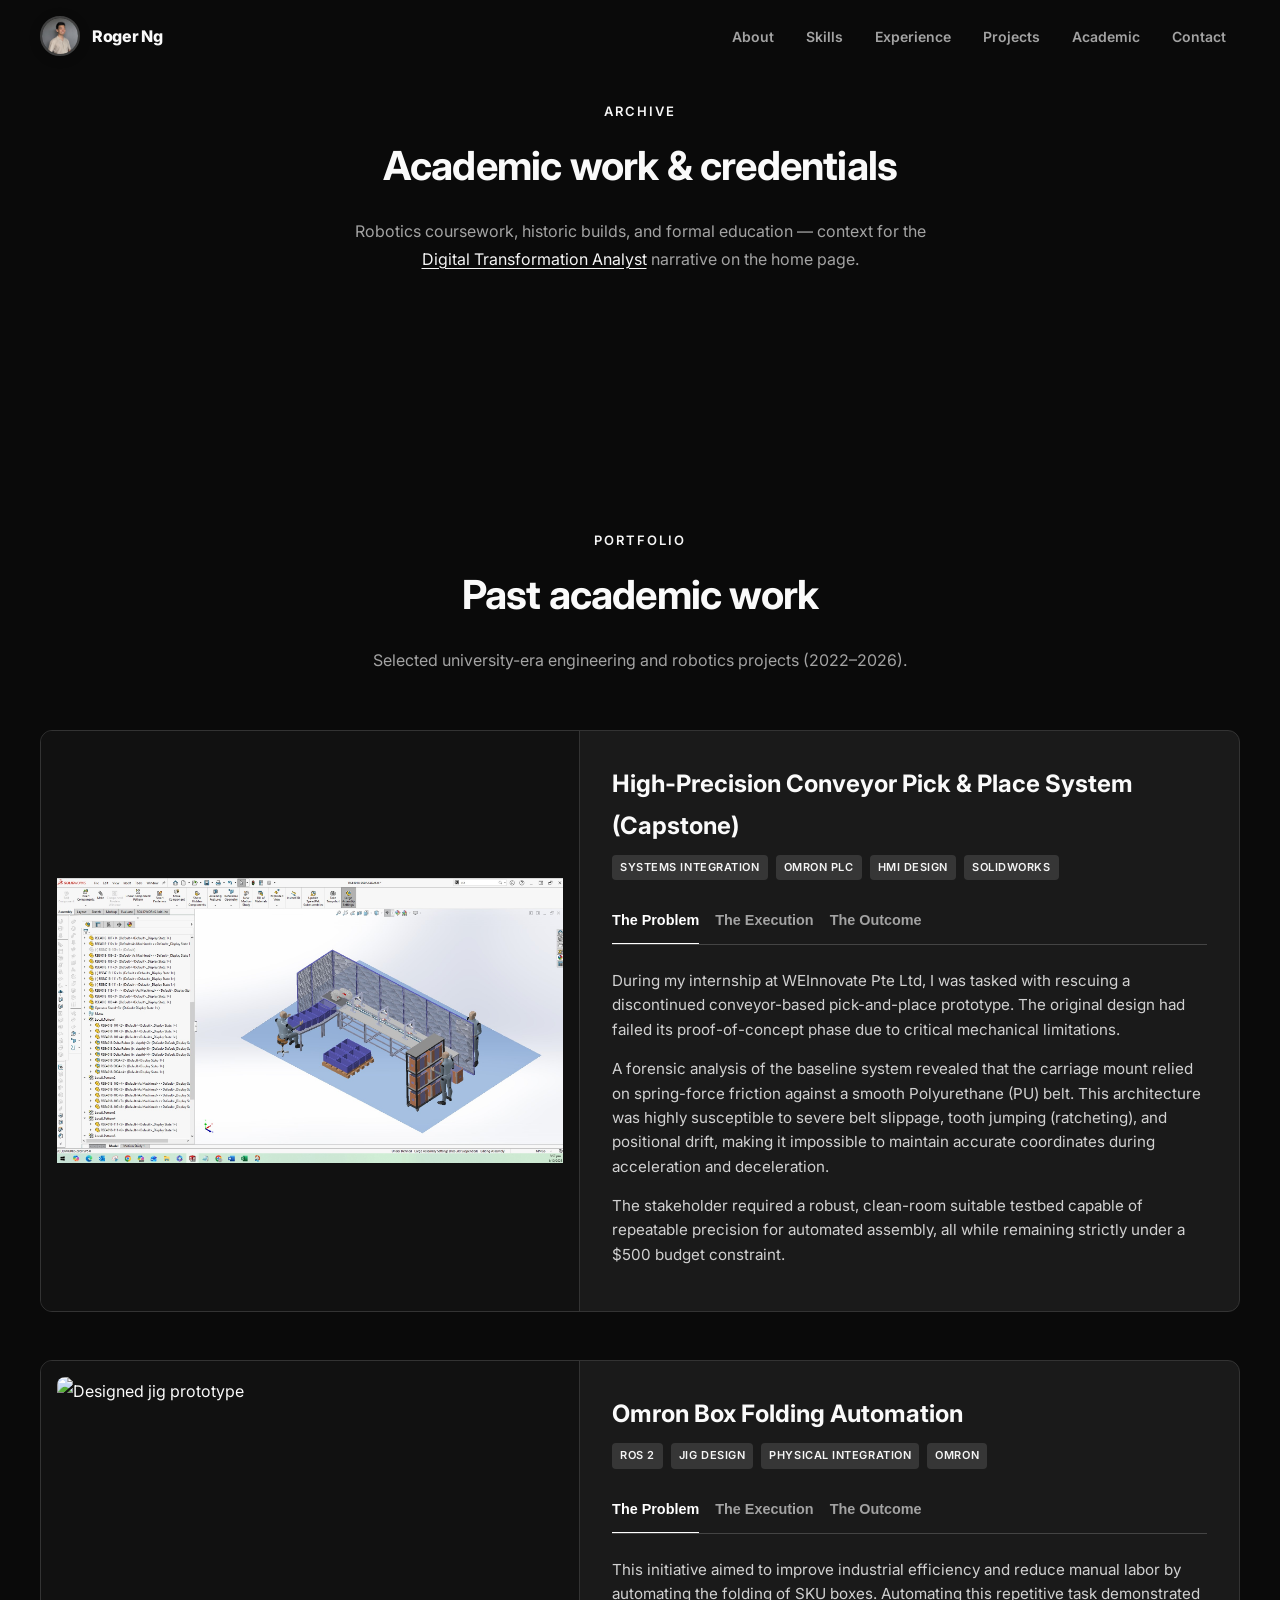
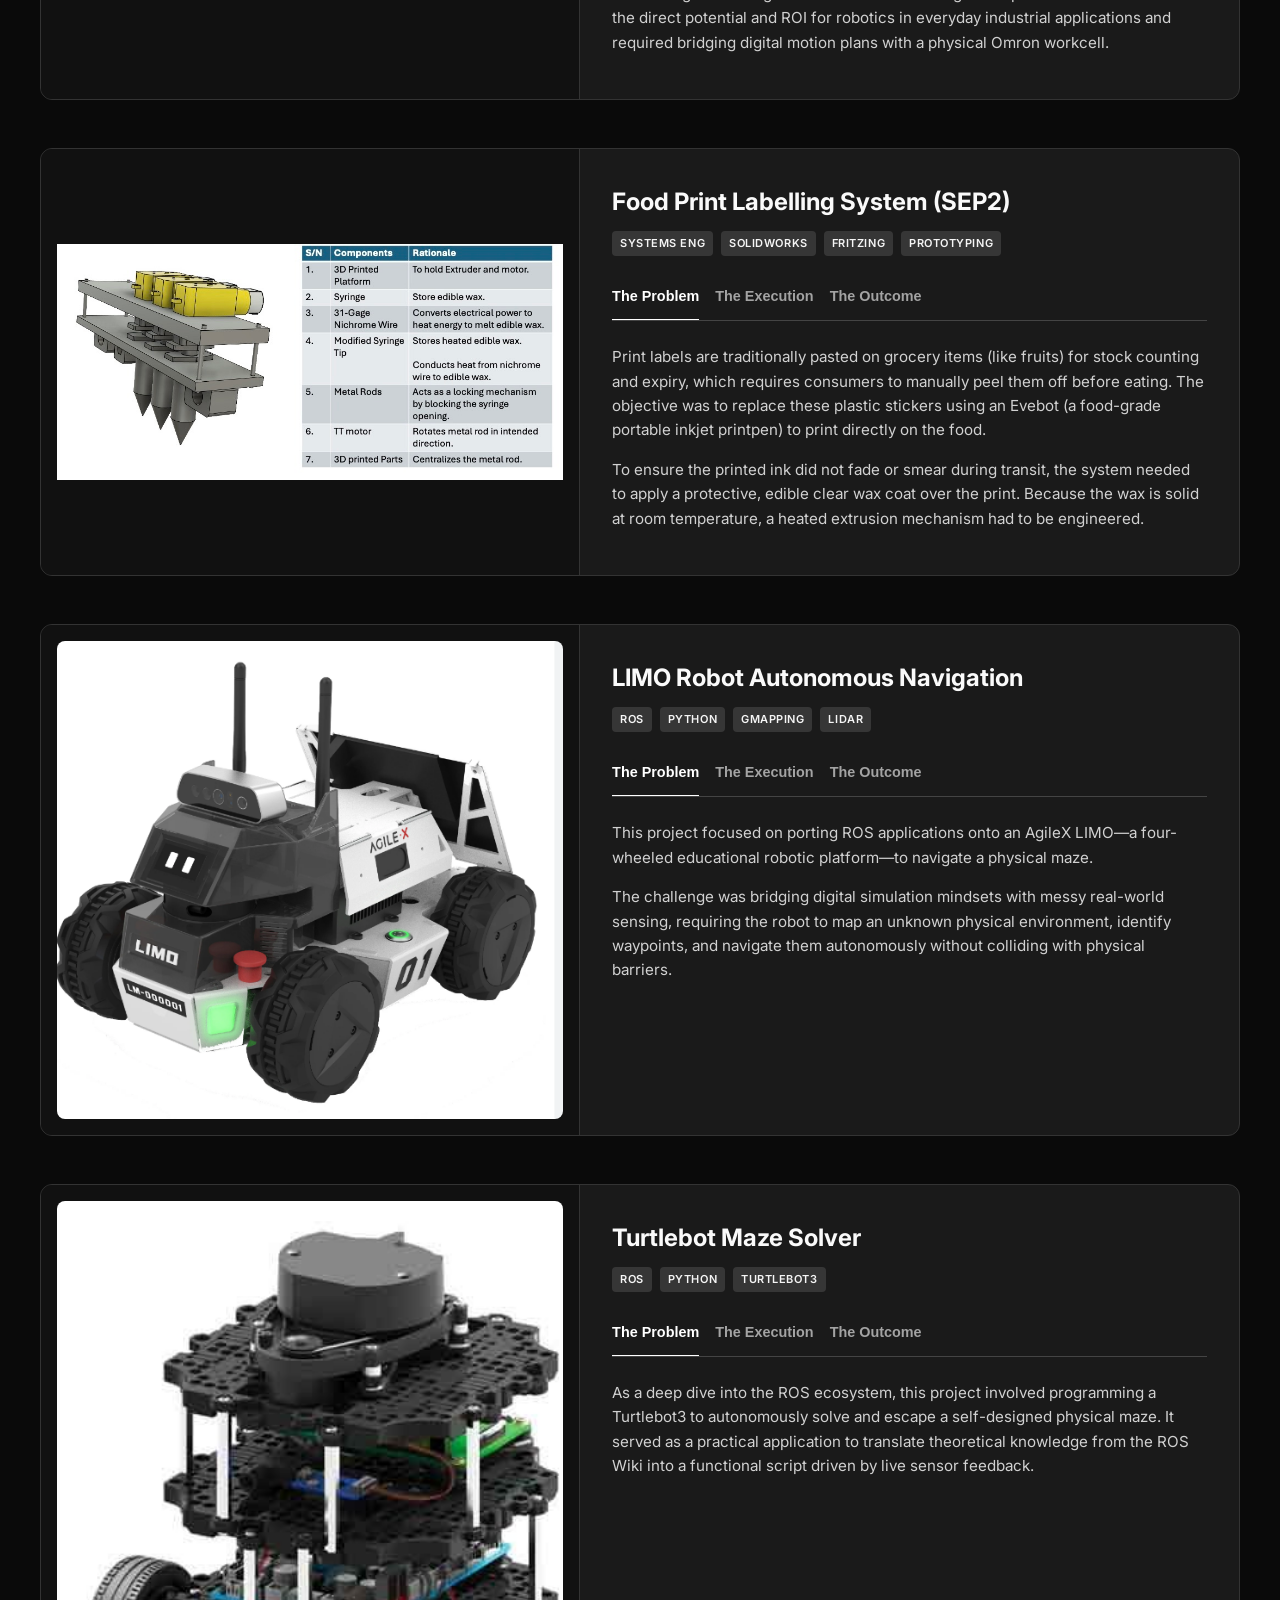
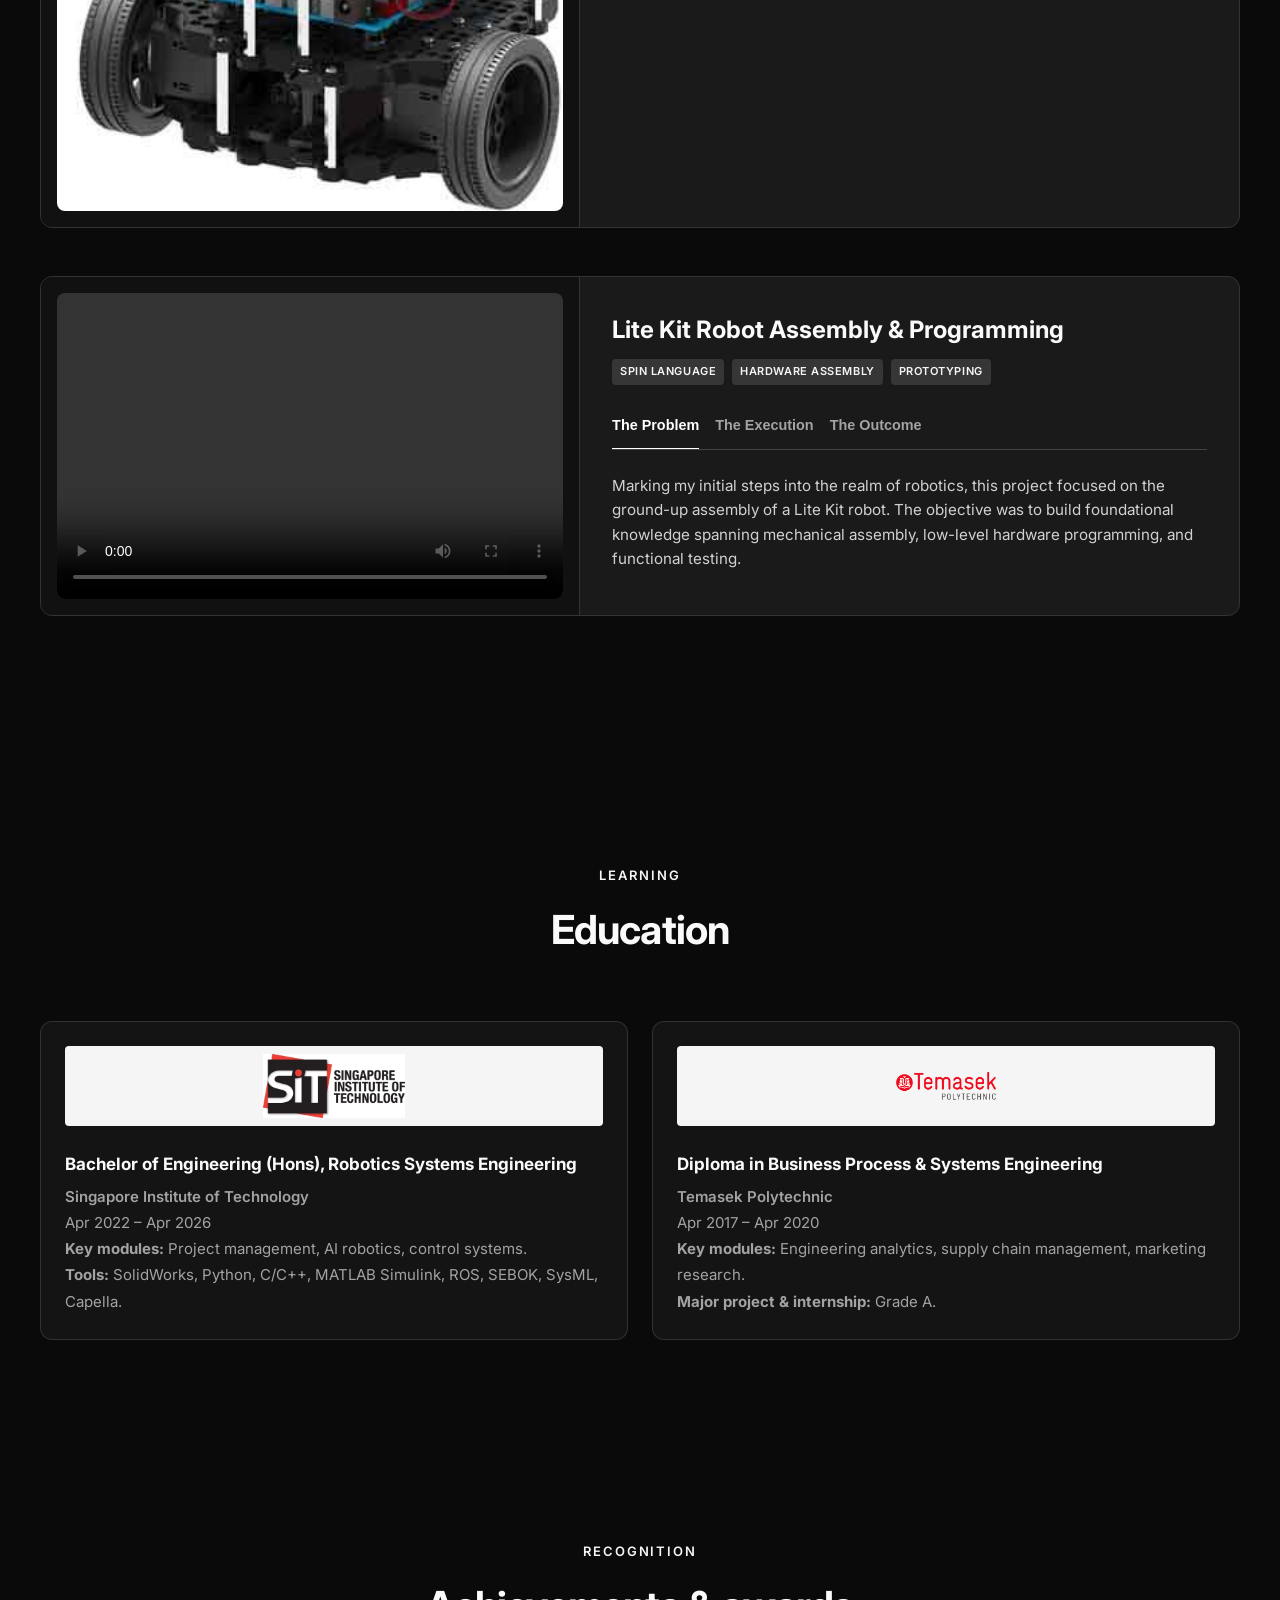
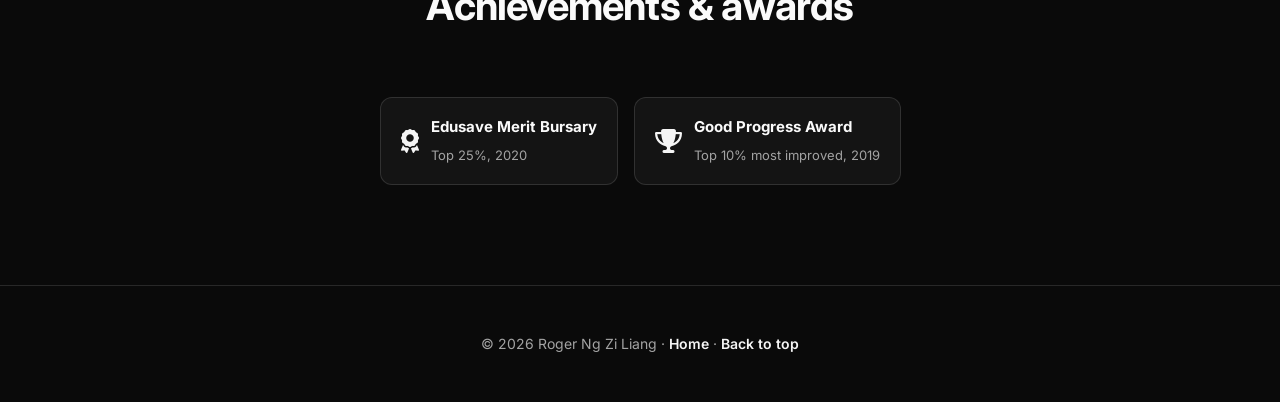
==== commit 1be6251b: "updated and redesigned ui/ux" ====
--- a/academic.html
+++ b/academic.html
@@ -8,7 +8,7 @@
       content="Roger Ng — Past academic robotics projects, education, and awards. Supplementary to the Digital Transformation portfolio."
     />
     <title>Roger Ng Zi Liang | Academic work &amp; credentials</title>
-    <link rel="icon" type="image/png" href="images/nav-icon.png" />
+    <link rel="icon" type="image/x-icon" href="images/favicon.ico" />
     <link rel="preconnect" href="https://fonts.googleapis.com" />
     <link rel="preconnect" href="https://fonts.gstatic.com" crossorigin />
     <link
@@ -25,7 +25,6 @@
     
     <style>
       /* Image Anti-Cropping & Clickable Hover States */
-      .project-card__media img,
       .featured-card__media img {
         object-fit: contain !important; 
         background-color: #1a1a1a;      
@@ -35,9 +34,16 @@
         cursor: zoom-in; 
         transition: opacity 0.2s ease;
       }
-      .project-card__media img:hover,
       .featured-card__media img:hover {
         opacity: 0.85;
+      }
+
+      /* Profile Image Circle Lock */
+      .site-nav__logo-img {
+        object-fit: cover !important;
+        object-position: center 25% !important; 
+        border-radius: 50% !important;
+        margin: 0 auto; 
       }
 
       .featured-card {
@@ -65,7 +71,8 @@
         gap: 1rem;
       }
       .featured-card__media img,
-      .featured-card__media video {
+      .featured-card__media video,
+      .featured-card__media iframe {
         width: 100%;
         height: 100%;
         max-height: 100%;
@@ -73,6 +80,7 @@
         background-color: transparent;
         display: block;
         border-radius: 8px;
+        border: none;
       }
       .featured-card__media > * {
         flex: 1;
@@ -87,19 +95,24 @@
         margin-bottom: 1.5rem;
         border-bottom: 1px solid #444;
         padding-bottom: 0.5rem;
-      }
+        overflow-x: auto;
+        white-space: nowrap;
+        scrollbar-width: none;
+      }
+      .tab-buttons::-webkit-scrollbar { display: none; }
+      
       .tab-btn {
         background: none;
         border: none;
-        color: #888;
+        color: #a3a3a3;
         cursor: pointer;
         font-weight: 600;
         font-size: 0.9rem;
         padding: 0.5rem 0;
-        transition: color 0.2s;
+        transition: background-color 0.25s ease, color 0.25s ease;
         position: relative;
       }
-      .tab-btn:hover { color: #ccc; }
+      .tab-btn:hover { color: #e0e0e0; }
       .tab-btn.active { color: #fff; }
       .tab-btn.active::after {
         content: '';
@@ -112,23 +125,26 @@
       }
       .tab-content {
         display: none;
-        color: #bbb;
+        color: #d1d1d1;
         line-height: 1.6;
         font-size: 0.95rem;
       }
+      .tab-content p {
+        margin-bottom: 0.75rem;
+      }
       .tab-content.active { display: block; animation: fadeIn 0.3s ease-in; }
       @keyframes fadeIn { from { opacity: 0; transform: translateY(5px); } to { opacity: 1; transform: translateY(0); } }
 
       /* Education Logos */
       .edu-card__logo {
-        width: 100%; /* Stretch fully across the card */
-        height: 80px; /* Define a set height for consistency */
-        object-fit: contain; /* Ensure the image fills the space but doesn't get distorted */
-        background-color: #f5f5f5; /* Add a light background behind the PNG for contrast */
+        width: 100%; 
+        height: 80px; 
+        object-fit: contain; 
+        background-color: #f5f5f5; 
         margin-bottom: 1.5rem;
         border-radius: 4px;
-        padding: 0.5rem; /* Give the logo some breathing room within the background block */
-        box-sizing: border-box; /* Ensure padding doesn't affect the width */
+        padding: 0.5rem; 
+        box-sizing: border-box; 
       }
 
       /* STANDALONE IMAGE LIGHTBOX MODAL */
@@ -140,14 +156,14 @@
         width: 100vw;
         height: 100vh;
         background: rgba(0, 0, 0, 0.95);
-        z-index: 9999999 !important; /* Force it over everything */
+        z-index: 9999999 !important; 
         justify-content: center;
         align-items: center;
         padding: 2rem;
         box-sizing: border-box;
       }
       #custom-lightbox.is-active {
-        display: flex !important; /* Force display flex when active */
+        display: flex !important; 
       }
       #custom-lightbox img {
         max-width: 100%;
@@ -166,7 +182,7 @@
         font-size: 2.5rem;
         cursor: pointer;
         transition: color 0.2s;
-        z-index: 10000000; /* Force it over the image */
+        z-index: 10000000; 
       }
       .lightbox-close:hover {
         color: #ccc;
@@ -181,7 +197,7 @@
         <a href="index.html#top" class="site-nav__logo" aria-label="Roger Ng — home">
           <img
             class="site-nav__logo-img"
-            src="images/nav-icon.png"
+            src="images/newprofile.jpg"
             width="40"
             height="40"
             alt=""
@@ -195,7 +211,7 @@
             <li><a href="index.html#skills">Skills</a></li>
             <li><a href="index.html#experience">Experience</a></li>
             <li><a href="index.html#projects">Projects</a></li>
-            <li><a href="academic.html#past-work" data-section="past-work">Past work</a></li>
+            <li><a href="academic.html#" data-section="Academic">Academic</a></li>
             <li><a href="index.html#contact">Contact</a></li>
           </ul>
         </nav>
@@ -249,13 +265,13 @@
           </header>
 
           <article class="featured-card reveal">
-            <div class="featured-card__media" id="dynamic-media-container">
+            <div class="featured-card__media">
               <img src="images/picture1.jpg" alt="Analysis of the baseline problem" loading="lazy" />
             </div>
 
             <div class="featured-card__body">
               <h3 class="project-card__title" style="font-size: 1.5rem; margin-bottom: 0.5rem;">High-Precision Conveyor Pick & Place System (Capstone)</h3>
-              <div class="project-card__meta" style="margin-bottom: 1.5rem;">
+              <div class="project-card__meta" style="margin-bottom: 1.5rem; display: flex; gap: 0.5rem; flex-wrap: wrap;">
                 <span class="project-card__tag">Systems Integration</span>
                 <span class="project-card__tag">Omron PLC</span>
                 <span class="project-card__tag">HMI Design</span>
@@ -263,140 +279,209 @@
               </div>
               
               <div class="tab-buttons">
-                <button class="tab-btn active" data-target="tab-problem">The Problem</button>
-                <button class="tab-btn" data-target="tab-execution">The Execution</button>
-                <button class="tab-btn" data-target="tab-outcome">The Outcome</button>
-              </div>
-
-              <div id="tab-problem" class="tab-content active">
+                <button class="tab-btn active" data-target="capstone-problem">The Problem</button>
+                <button class="tab-btn" data-target="capstone-execution">The Execution</button>
+                <button class="tab-btn" data-target="capstone-outcome">The Outcome</button>
+              </div>
+
+              <div id="capstone-problem" class="tab-content active">
                 <p>During my internship at WEInnovate Pte Ltd, I was tasked with rescuing a discontinued conveyor-based pick-and-place prototype. The original design had failed its proof-of-concept phase due to critical mechanical limitations.</p>
                 <p>A forensic analysis of the baseline system revealed that the carriage mount relied on spring-force friction against a smooth Polyurethane (PU) belt. This architecture was highly susceptible to severe belt slippage, tooth jumping (ratcheting), and positional drift, making it impossible to maintain accurate coordinates during acceleration and deceleration.</p>
                 <p>The stakeholder required a robust, clean-room suitable testbed capable of repeatable precision for automated assembly, all while remaining strictly under a $500 budget constraint.</p>
               </div>
 
-              <div id="tab-execution" class="tab-content">
+              <div id="capstone-execution" class="tab-content">
                 <p>To transition the project from reactive troubleshooting to structured systems engineering, I first reverse-engineered a digital twin in SolidWorks. Utilizing a Decision Analysis and Resolution (DAR) matrix, I replaced the friction drive with a reverse-tooth belt engagement strategy (using a T5 timing belt) to establish a positive mechanical interlock.</p>
                 <p>For the control architecture, I integrated an Omron NX1P2 PLC with a Weintek HMI, establishing a sequential state machine for deterministic motion control. I synchronized dual Cool Muscle servo motors and integrated Festo pneumatic cylinders to provide a rigid, physical "hard stop" at the target locations.</p>
                 <p>During physical integration, I successfully navigated complex hardware challenges, including resolving PNP/NPN sensor polarity mismatches, bridging communication protocols, and managing facility space and limited pneumatic air supply constraints.</p>
               </div>
 
-              <div id="tab-outcome" class="tab-content">
+              <div id="capstone-outcome" class="tab-content">
                 <p>The re-engineered system successfully eliminated all belt slippage and tooth jumping. By combining the PLC's velocity control with the pneumatic mechanical stoppers, the conveyor achieved a strict, repeatable positional accuracy margin of ±0.2mm across all target locations.</p>
                 <p>The prototype passed all Verification & Validation (V&V) criteria, successfully completing a 20-cycle automated repeatability test. Operators were provided with an intuitive HMI dashboard for seamless forward, reverse, and stop controls.</p>
                 <p>By effectively managing resources and repurposing internal company hardware (such as the Cool Muscle motors and Festo cylinders), the fully functional industrial testbed was delivered for approximately $130 — achieving all objectives well under the $500 budget.</p>
               </div>
-
             </div>
           </article>
 
-          <div class="projects__grid">
-            <article class="card project-card reveal">
-              <div class="project-card__media">
-                <iframe 
-                  src="https://www.youtube.com/embed/ZEj8KNDEHSg" 
-                  title="Omron box folding automation" 
-                  frameborder="0" 
-                  allow="accelerometer; autoplay; clipboard-write; encrypted-media; gyroscope; picture-in-picture" 
-                  allowfullscreen 
-                  style="width: 100%; height: 100%; aspect-ratio: 16/9; border: none; display: block;"
-                ></iframe>
-              </div>
-              <div class="project-card__body">
-                <h3 class="project-card__title">Omron box folding automation</h3>
-                <div class="project-card__meta">
-                  <span class="project-card__tag">ROS 2</span>
-                  <span class="project-card__tag">Jig design</span>
-                  <span class="project-card__tag">Physical integration</span>
-                </div>
-                <p class="project-card__desc">
-                  Industrial automation and hardware integration — translating digital motion plans into jigs, brackets,
-                  and on-machine behaviour next to industrial equipment (incl. Omron workcell contexts).
-                </p>
-                <p class="project-card__details" style="margin: 0">
-                  More media and narrative: <code>ePortfolio-main/full-story4.html</code>
-                </p>
-              </div>
-            </article>
-            <article class="card project-card reveal">
-              <div class="project-card__media">
-                <img
-                  src="images/project-food-printing.png"
-                  alt="Food-safe print labelling prototype with gantry and syringe extruders"
-                  width="640"
-                  height="360"
-                  loading="lazy"
-                  decoding="async"
-                />
-              </div>
-              <div class="project-card__body">
-                <h3 class="project-card__title">Food print labelling system (SEP2)</h3>
-                <div class="project-card__meta">
-                  <span class="project-card__tag">SolidWorks</span>
-                  <span class="project-card__tag">Systems Eng</span>
-                </div>
-                <p class="project-card__desc">
-                  Academic systems-engineering project: food-safe labelling prototype, CAD-heavy execution, and
-                  verification thinking from bench tests to documented next steps.
-                </p>
-                <p class="project-card__details" style="margin: 0">
-                  Case study: <code>ePortfolio-main/full-story.html</code>
-                </p>
-              </div>
-            </article>
-            <article class="card project-card reveal">
-              <div class="project-card__media">
-                <img
-                  src="images/project-limo.png"
-                  alt="AgileX LIMO mobile robot platform"
-                  width="640"
-                  height="360"
-                  loading="lazy"
-                  decoding="async"
-                />
-              </div>
-              <div class="project-card__body">
-                <h3 class="project-card__title">LIMO robot autonomous navigation</h3>
-                <div class="project-card__meta">
-                  <span class="project-card__tag">ROS</span>
-                  <span class="project-card__tag">Python</span>
-                  <span class="project-card__tag">Gmapping</span>
-                </div>
-                <p class="project-card__desc">
-                  Mapping, waypoint planning, and autonomous navigation on a physical LIMO platform — bridging
-                  simulation mindsets with messy real-world sensing.
-                </p>
-                <p class="project-card__details" style="margin: 0">
-                  Case study: <code>ePortfolio-main/full-story5.html</code>
-                </p>
-              </div>
-            </article>
-            <article class="card project-card reveal">
-              <div class="project-card__media">
-                <img
-                  src="images/project-turtlebot.png"
-                  alt="TurtleBot3 modular mobile robot with lidar"
-                  width="640"
-                  height="360"
-                  loading="lazy"
-                  decoding="async"
-                />
-              </div>
-              <div class="project-card__body">
-                <h3 class="project-card__title">Turtlebot maze solver</h3>
-                <div class="project-card__meta">
-                  <span class="project-card__tag">ROS</span>
-                  <span class="project-card__tag">Python</span>
-                </div>
-                <p class="project-card__desc">
-                  Wall-follower style maze navigation with onboard sensing — algorithms tuned against real maze geometry
-                  instead of slide-deck assumptions.
-                </p>
-                <p class="project-card__details" style="margin: 0">
-                  Case study: <code>ePortfolio-main/full-story3.html</code>
-                </p>
-              </div>
-            </article>
-          </div>
+          <article class="featured-card reveal">
+            <div class="featured-card__media">
+              <img src="images/omron1.png" alt="Designed jig prototype" loading="lazy" />
+            </div>
+
+            <div class="featured-card__body">
+              <h3 class="project-card__title" style="font-size: 1.5rem; margin-bottom: 0.5rem;">Omron Box Folding Automation</h3>
+              <div class="project-card__meta" style="margin-bottom: 1.5rem; display: flex; gap: 0.5rem; flex-wrap: wrap;">
+                <span class="project-card__tag">ROS 2</span>
+                <span class="project-card__tag">Jig design</span>
+                <span class="project-card__tag">Physical integration</span>
+                <span class="project-card__tag">Omron</span>
+              </div>
+              
+              <div class="tab-buttons">
+                <button class="tab-btn active" data-target="omron-problem">The Problem</button>
+                <button class="tab-btn" data-target="omron-execution">The Execution</button>
+                <button class="tab-btn" data-target="omron-outcome">The Outcome</button>
+              </div>
+
+              <div id="omron-problem" class="tab-content active">
+                <p>This initiative aimed to improve industrial efficiency and reduce manual labor by automating the folding of SKU boxes. Automating this repetitive task demonstrated the direct potential and ROI for robotics in everyday industrial applications and required bridging digital motion plans with a physical Omron workcell.</p>
+              </div>
+
+              <div id="omron-execution" class="tab-content">
+                <p>To ensure the Omron robot could accurately fold the boxes, I designed and fabricated a custom prototype jig. The jig simulated the exact folding process, allowing me to perform physical adjustments and motion optimizations before full implementation.</p>
+                <p>The software architecture was built on ROS 2, where the box folding procedure was meticulously programmed to synchronize the robotic arm's movements with the custom jig's geometry.</p>
+              </div>
+
+              <div id="omron-outcome" class="tab-content">
+                <p>Multiple iterations and tests were conducted to refine the procedural code and physical tolerances. The final implementation resulted in a highly reliable, automated workcell capable of executing the complete box folding procedure continuously without manual intervention.</p>
+              </div>
+            </div>
+          </article>
+
+          <article class="featured-card reveal">
+            <div class="featured-card__media">
+              <img src="images/print1.jpg" alt="Concept functionality sketch" loading="lazy" />
+            </div>
+
+            <div class="featured-card__body">
+              <h3 class="project-card__title" style="font-size: 1.5rem; margin-bottom: 0.5rem;">Food Print Labelling System (SEP2)</h3>
+              <div class="project-card__meta" style="margin-bottom: 1.5rem; display: flex; gap: 0.5rem; flex-wrap: wrap;">
+                <span class="project-card__tag">Systems Eng</span>
+                <span class="project-card__tag">SolidWorks</span>
+                <span class="project-card__tag">Fritzing</span>
+                <span class="project-card__tag">Prototyping</span>
+              </div>
+              
+              <div class="tab-buttons">
+                <button class="tab-btn active" data-target="food-problem">The Problem</button>
+                <button class="tab-btn" data-target="food-execution">The Execution</button>
+                <button class="tab-btn" data-target="food-outcome">The Outcome</button>
+              </div>
+
+              <div id="food-problem" class="tab-content active">
+                <p>Print labels are traditionally pasted on grocery items (like fruits) for stock counting and expiry, which requires consumers to manually peel them off before eating. The objective was to replace these plastic stickers using an Evebot (a food-grade portable inkjet printpen) to print directly on the food.</p>
+                <p>To ensure the printed ink did not fade or smear during transit, the system needed to apply a protective, edible clear wax coat over the print. Because the wax is solid at room temperature, a heated extrusion mechanism had to be engineered.</p>
+              </div>
+
+              <div id="food-execution" class="tab-content">
+                <p>I served as the Research Lead and Prototype Designer. I generated schematics using Fritzing and reverse-engineered the body frame, gearbox, and extruder digitally in SolidWorks.</p>
+                <p>The physical build featured a movement system utilizing a 12V DC gear-box motor to drive the platform along the X-axis, while the extruder navigated the Y-axis via a linear displacement mechanism. The extruder assembly used TT motors to open/close the syringes and step-down motors as heating elements to bring the edible wax to 400°F (liquefied state).</p>
+              </div>
+
+              <div id="food-outcome" class="tab-content">
+                <p>The prototype underwent strict verification against the initial requirements matrix. The system successfully executed user input, navigated the extruder over the product, and heated the wax into a liquid state.</p>
+                <p>While the extrusion of the edible wax was only partially successful (the final output was not fully coated evenly), the core mechanics proved viable. The project successfully served as a proof of concept for direct-to-food automated labelling.</p>
+              </div>
+            </div>
+          </article>
+
+          <article class="featured-card reveal">
+            <div class="featured-card__media">
+              <img src="images/limo1.png" alt="Visual representation of LIMO" loading="lazy" />
+            </div>
+
+            <div class="featured-card__body">
+              <h3 class="project-card__title" style="font-size: 1.5rem; margin-bottom: 0.5rem;">LIMO Robot Autonomous Navigation</h3>
+              <div class="project-card__meta" style="margin-bottom: 1.5rem; display: flex; gap: 0.5rem; flex-wrap: wrap;">
+                <span class="project-card__tag">ROS</span>
+                <span class="project-card__tag">Python</span>
+                <span class="project-card__tag">Gmapping</span>
+                <span class="project-card__tag">LiDAR</span>
+              </div>
+              
+              <div class="tab-buttons">
+                <button class="tab-btn active" data-target="limo-problem">The Problem</button>
+                <button class="tab-btn" data-target="limo-execution">The Execution</button>
+                <button class="tab-btn" data-target="limo-outcome">The Outcome</button>
+              </div>
+
+              <div id="limo-problem" class="tab-content active">
+                <p>This project focused on porting ROS applications onto an AgileX LIMO—a four-wheeled educational robotic platform—to navigate a physical maze.</p>
+                <p>The challenge was bridging digital simulation mindsets with messy real-world sensing, requiring the robot to map an unknown physical environment, identify waypoints, and navigate them autonomously without colliding with physical barriers.</p>
+              </div>
+
+              <div id="limo-execution" class="tab-content">
+                <p>I set up the LIMO robot with a LiDAR sensor to collect environmental data and launched the <code>gmapping</code> ROS package to process the laser range finder and odometry data into a 2D occupancy grid map.</p>
+                <p>After manually driving the robot to map the maze, I used RViz to identify key coordinates and place spatial waypoints. Finally, I configured the <code>move_base</code> node in ROS to handle the path planning algorithms required to reach those targets.</p>
+              </div>
+
+              <div id="limo-outcome" class="tab-content">
+                <p>By launching the ROS navigation stack and continuously monitoring the robot's progress in RViz, I was able to fine-tune the parameters for physical noise. The LIMO successfully navigated the physical maze autonomously, avoiding obstacles and reaching all plotted waypoints.</p>
+              </div>
+            </div>
+          </article>
+
+          <article class="featured-card reveal">
+            <div class="featured-card__media">
+              <img src="images/project-turtlebot.png" alt="TurtleBot3 modular mobile robot with lidar" loading="lazy" />
+            </div>
+
+            <div class="featured-card__body">
+              <h3 class="project-card__title" style="font-size: 1.5rem; margin-bottom: 0.5rem;">Turtlebot Maze Solver</h3>
+              <div class="project-card__meta" style="margin-bottom: 1.5rem; display: flex; gap: 0.5rem; flex-wrap: wrap;">
+                <span class="project-card__tag">ROS</span>
+                <span class="project-card__tag">Python</span>
+                <span class="project-card__tag">TurtleBot3</span>
+              </div>
+              
+              <div class="tab-buttons">
+                <button class="tab-btn active" data-target="turtle-problem">The Problem</button>
+                <button class="tab-btn" data-target="turtle-execution">The Execution</button>
+                <button class="tab-btn" data-target="turtle-outcome">The Outcome</button>
+              </div>
+
+              <div id="turtle-problem" class="tab-content active">
+                <p>As a deep dive into the ROS ecosystem, this project involved programming a Turtlebot3 to autonomously solve and escape a self-designed physical maze. It served as a practical application to translate theoretical knowledge from the ROS Wiki into a functional script driven by live sensor feedback.</p>
+              </div>
+
+              <div id="turtle-execution" class="tab-content">
+                <p>I engineered the navigation logic using the "wall follower" algorithm. Rather than relying on a pre-computed global map, the Turtlebot was programmed to make dynamic decisions at each waypoint based on immediate environmental feedback.</p>
+                <p>The algorithm instructs the robot to move forward until it detects a dead end or obstacle via its onboard sensors. It then performs a calculated rotation and attempts a different path, repeating this state-machine loop continuously.</p>
+              </div>
+
+              <div id="turtle-outcome" class="tab-content">
+                <p>The Turtlebot successfully traversed the self-designed maze. The script proved robust against unknown geometries, effectively utilizing the wall follower logic to consistently find the exit path without manual intervention.</p>
+              </div>
+            </div>
+          </article>
+
+          <article class="featured-card reveal">
+            <div class="featured-card__media">
+              <video src="images/litekit1.MOV" controls preload="metadata"></video>
+            </div>
+
+            <div class="featured-card__body">
+              <h3 class="project-card__title" style="font-size: 1.5rem; margin-bottom: 0.5rem;">Lite Kit Robot Assembly & Programming</h3>
+              <div class="project-card__meta" style="margin-bottom: 1.5rem; display: flex; gap: 0.5rem; flex-wrap: wrap;">
+                <span class="project-card__tag">Spin Language</span>
+                <span class="project-card__tag">Hardware Assembly</span>
+                <span class="project-card__tag">Prototyping</span>
+              </div>
+              
+              <div class="tab-buttons">
+                <button class="tab-btn active" data-target="lite-problem">The Problem</button>
+                <button class="tab-btn" data-target="lite-execution">The Execution</button>
+                <button class="tab-btn" data-target="lite-outcome">The Outcome</button>
+              </div>
+
+              <div id="lite-problem" class="tab-content active">
+                <p>Marking my initial steps into the realm of robotics, this project focused on the ground-up assembly of a Lite Kit robot. The objective was to build foundational knowledge spanning mechanical assembly, low-level hardware programming, and functional testing.</p>
+              </div>
+
+              <div id="lite-execution" class="tab-content">
+                <p>I fabricated and assembled the raw mechanical and electrical components into a complete robotic chassis. To perform machine-level actions, I programmed the microprocessor using Spin—a specialized, low-level hardware programming language.</p>
+                <p>A key mechanical addition was designing and creating a custom gear mechanism and holder using workshop resources to mount, rotate, and toggle an onboard torchlight.</p>
+              </div>
+
+              <div id="lite-outcome" class="tab-content">
+                <p>The robot successfully passed all functional tests. Directional movement scripts validated the robot's ability to navigate accurately in specified vectors.</p>
+                <p>I further expanded the project's scope by experimenting with and successfully showcasing rudimentary color tracking capabilities, allowing the robot to detect and follow specific color signatures in its environment.</p>
+              </div>
+            </div>
+          </article>
+
+
         </div>
       </section>
 
@@ -480,29 +565,59 @@
     
     <script>
       document.addEventListener('DOMContentLoaded', () => {
-        // --- 1. Tab Interaction Logic ---
+        // --- 1. Dynamic Tab & Media Interaction Logic ---
         const tabBtns = document.querySelectorAll('.tab-btn');
-        const tabContents = document.querySelectorAll('.tab-content');
-        const mediaContainer = document.getElementById('dynamic-media-container');
 
         const mediaMap = {
-          'tab-problem': '<img src="images/picture1.jpg" alt="Analysis of the baseline problem" loading="lazy" />',
-          'tab-execution': '<img src="images/picture2.jpeg" alt="Execution and system integration phase" loading="lazy" /><img src="images/picture3.jpeg" alt="Final project outcome" loading="lazy" />',
-          'tab-outcome': '<video src="images/video1.mp4" controls preload="metadata"></video>'
+          // Capstone
+          'capstone-problem': '<img src="images/picture1.jpg" alt="Analysis of the baseline problem" loading="lazy" />',
+          'capstone-execution': '<img src="images/picture2.png" alt="Execution phase" loading="lazy" /><img src="images/picture3.png" alt="Final project outcome" loading="lazy" />',
+          'capstone-outcome': '<video src="images/video1.mp4" controls preload="metadata"></video>',
+          
+          // Omron Box Folding (full-story4)
+          'omron-problem': '<img src="images/omron1.png" alt="Designed jig prototype" loading="lazy" />',
+          'omron-execution': '<video src="images/omron2.mp4" controls preload="metadata"></video>',
+          'omron-outcome': '<iframe src="https://www.youtube.com/embed/ZEj8KNDEHSg" title="Omron box folding automation" allow="accelerometer; autoplay; clipboard-write; encrypted-media; gyroscope; picture-in-picture" allowfullscreen></iframe>',
+
+          // Food Printing (full-story)
+          'food-problem': '<img src="images/print1.jpg" alt="Concept functionality sketch" loading="lazy" />',
+          'food-execution': '<img src="images/print2.jpg" alt="Full CAD rendering" loading="lazy" />',
+          'food-outcome': '<img src="images/print3.png" alt="Prototyping showcase" loading="lazy" />',
+
+          // LIMO (full-story5)
+          'limo-problem': '<img src="images/limo1.png" alt="Visual representation of LIMO" loading="lazy" />',
+          'limo-execution': '<img src="images/limo2.jpeg" alt="Physical maze layout" loading="lazy" />',
+          'limo-outcome': '<video src="images/limoaquarium.mp4" controls preload="metadata"></video>',
+
+          // Turtlebot (full-story3)
+          'turtle-problem': '<img src="images/project-turtlebot.png" alt="TurtleBot3 modular mobile robot with lidar" loading="lazy" />',
+          'turtle-execution': '<img src="images/maze.png" alt="Gazebo" loading="lazy" />',
+          'turtle-outcome': '<video src="images/mazesolver.mov" controls preload="metadata"></video>',
+
+          // Lite Kit (full-story2)
+          'lite-problem': '<video src="images/litekit1.MOV" controls preload="metadata"></video>',
+          'lite-execution': '<video src="images/litekit2.mp4" controls preload="metadata"></video>',
+          'lite-outcome': '<video src="images/litekit3.MOV" controls preload="metadata"></video>'
         };
 
         tabBtns.forEach(btn => {
-          btn.addEventListener('click', () => {
-            // Remove active classes
-            tabBtns.forEach(b => b.classList.remove('active'));
-            tabContents.forEach(c => c.classList.remove('active'));
-
-            // Add active class to clicked
+          btn.addEventListener('click', (e) => {
+            // Find the specific project card this button belongs to
+            const parentCard = e.target.closest('.featured-card');
+            const cardTabBtns = parentCard.querySelectorAll('.tab-btn');
+            const cardTabContents = parentCard.querySelectorAll('.tab-content');
+            const mediaContainer = parentCard.querySelector('.featured-card__media');
+
+            // Remove active classes only within this card
+            cardTabBtns.forEach(b => b.classList.remove('active'));
+            cardTabContents.forEach(c => c.classList.remove('active'));
+
+            // Add active class to clicked button
             btn.classList.add('active');
             const targetId = btn.getAttribute('data-target');
             document.getElementById(targetId).classList.add('active');
 
-            // Swap out the media container
+            // Swap out the media container dynamically
             if (mediaContainer && mediaMap[targetId]) {
               mediaContainer.innerHTML = mediaMap[targetId];
             }
@@ -516,7 +631,7 @@
 
         // Listen for clicks on the entire body to support dynamically swapped tab images
         document.body.addEventListener('click', (e) => {
-          if (e.target.tagName === 'IMG' && (e.target.closest('.featured-card__media') || e.target.closest('.project-card__media'))) {
+          if (e.target.tagName === 'IMG' && e.target.closest('.featured-card__media')) {
             lightboxImg.src = e.target.src;
             lightbox.classList.add('is-active');
             document.body.style.overflow = 'hidden'; // Stop background scrolling
